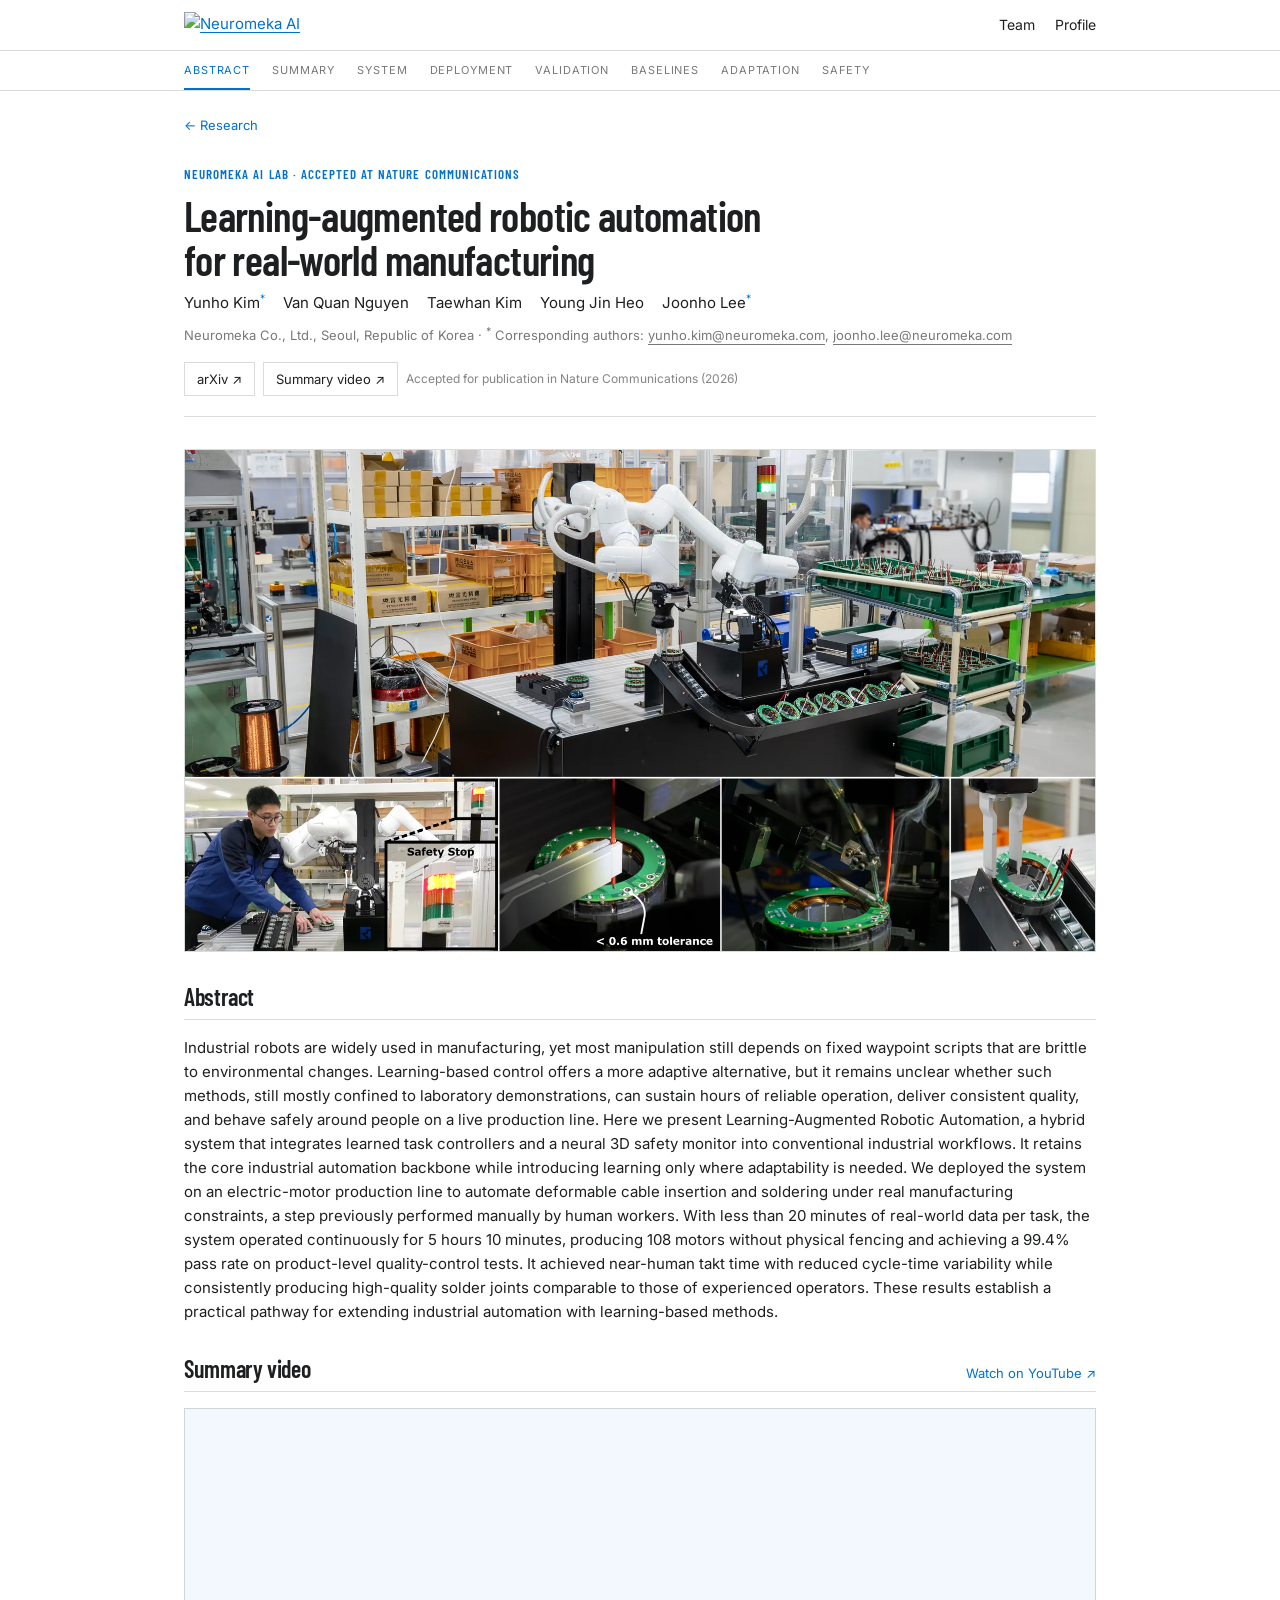
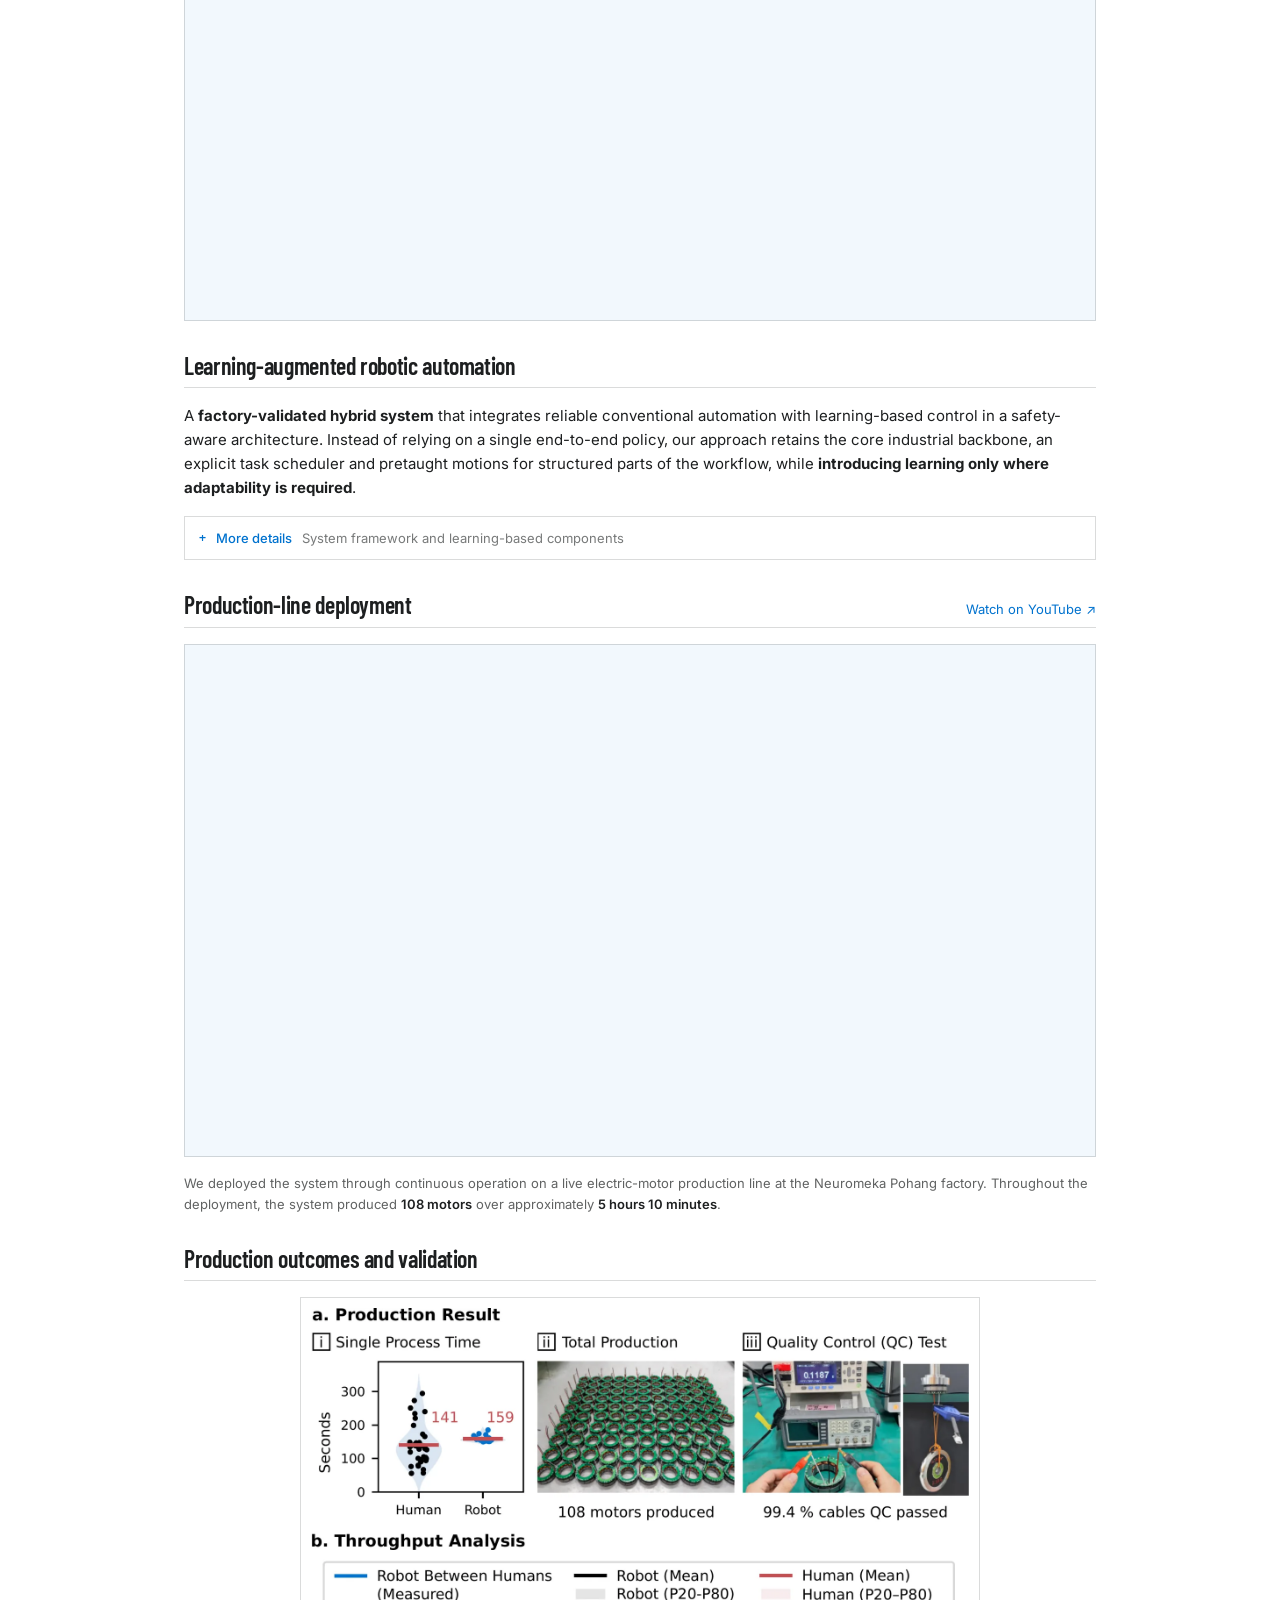
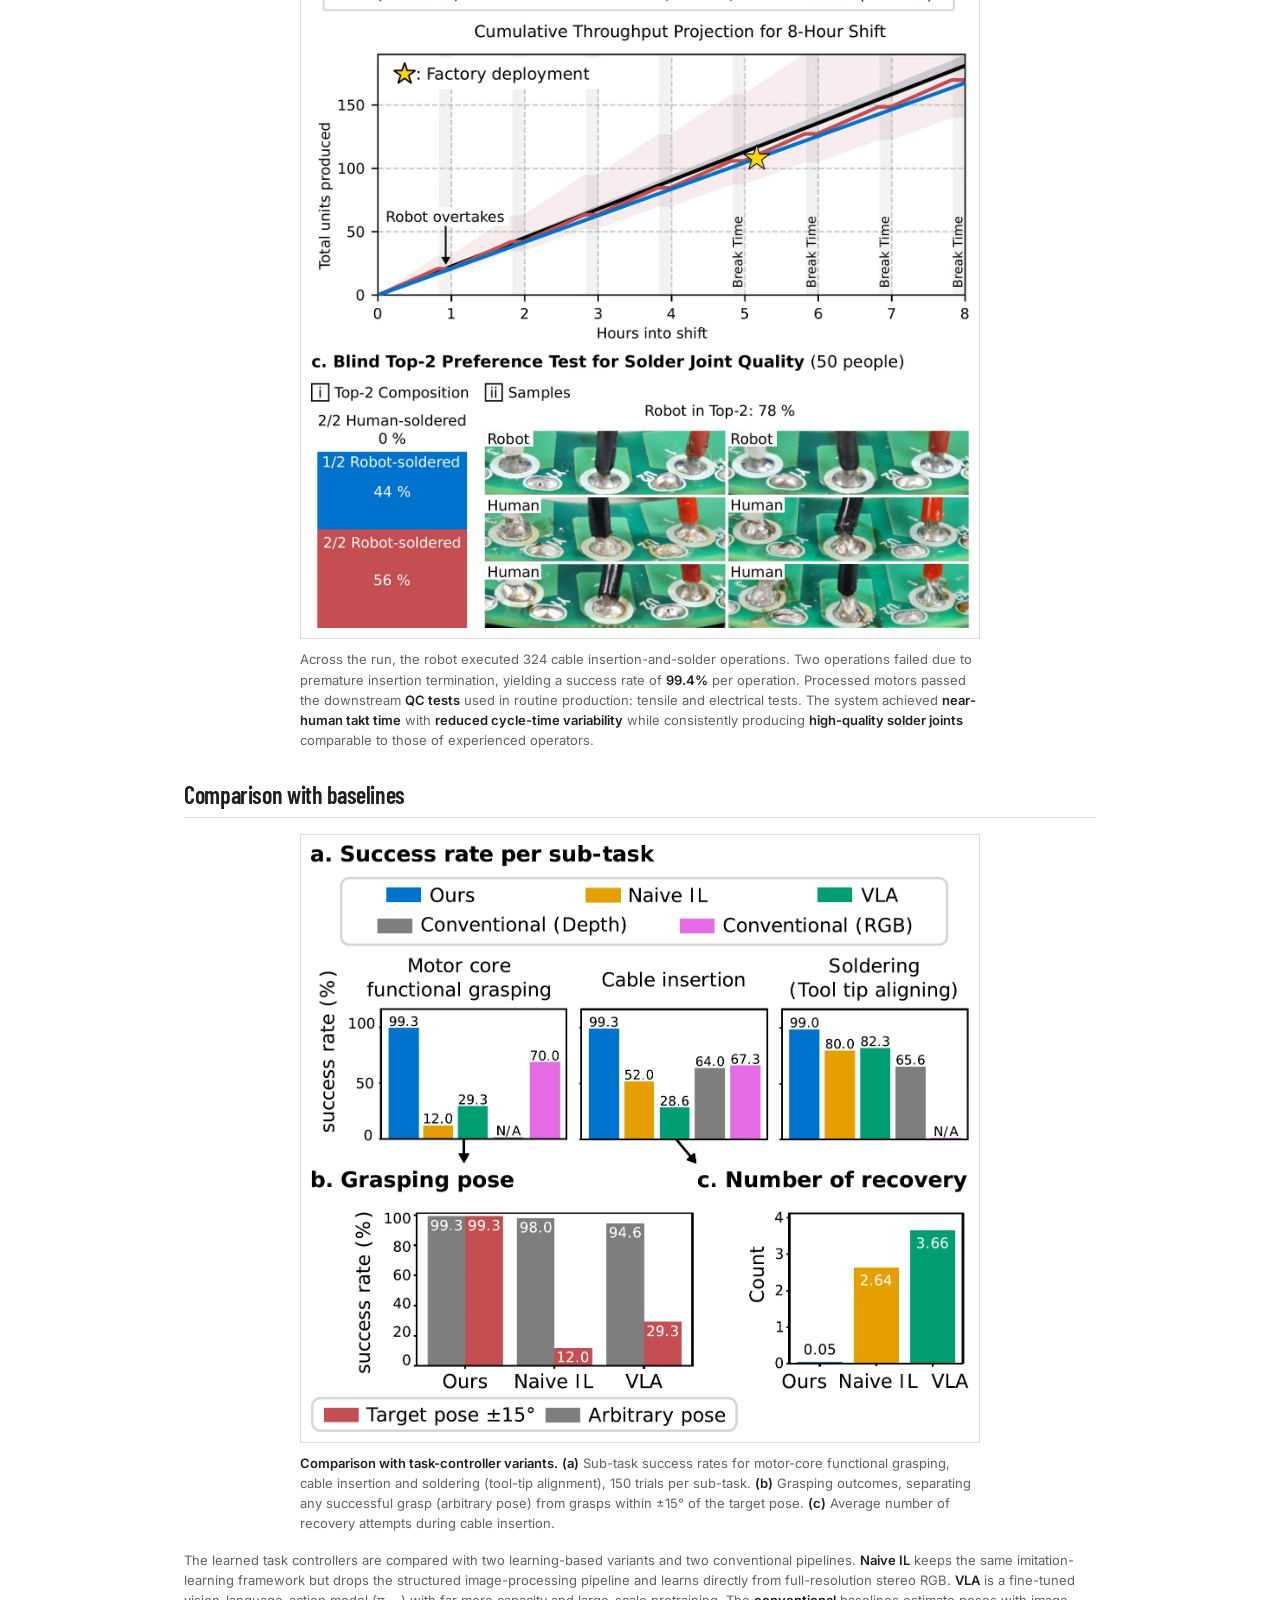
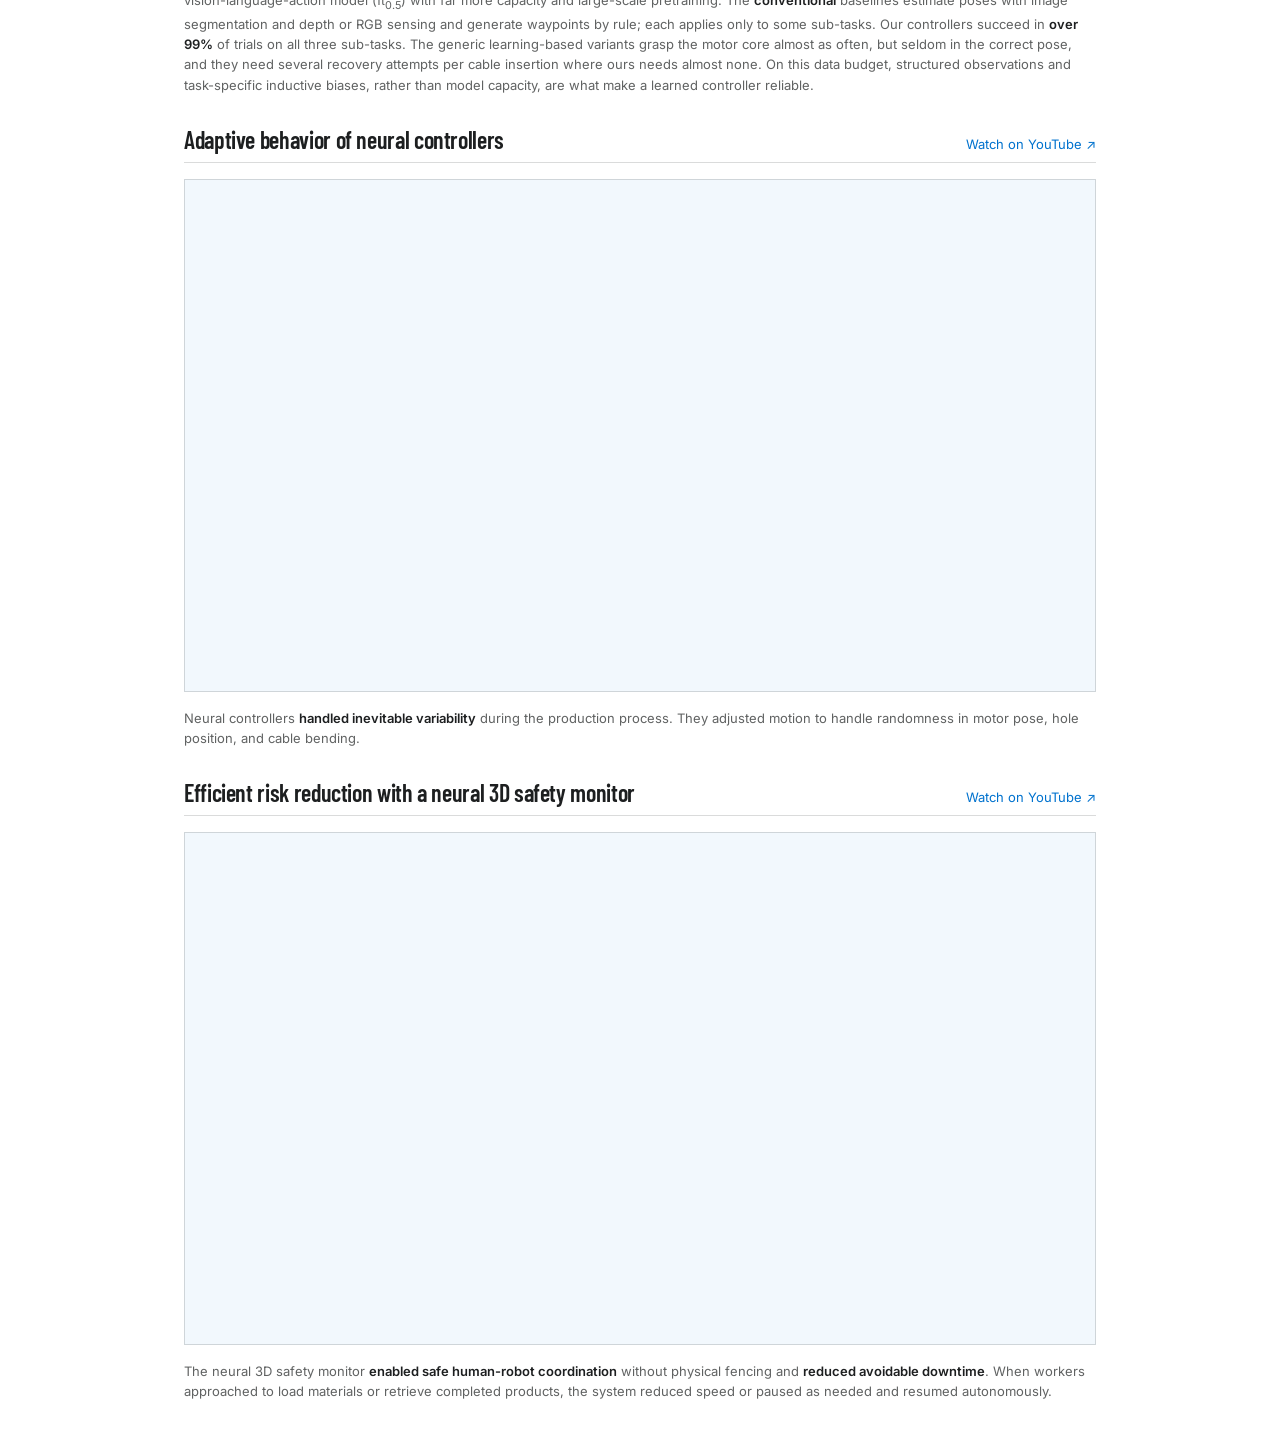
==== projects/solder/index.html @ dd189de2 "Soldering page: validation figure at the same width as the baseline figure Co-Authored-By: Claude Fa" ====
<!DOCTYPE html>
<html lang="en">
<head>
  <meta charset="UTF-8" />
  <meta name="viewport" content="width=device-width, initial-scale=1" />
  <title>Learning-augmented robotic automation for real-world manufacturing · Neuromeka AI Lab</title>
  <meta name="description" content="A hybrid robotic system for cable insertion and soldering, validated on a live electric-motor production line: conventional automation, adaptive neural controllers and 3D safety monitoring." />
  <link rel="icon" href="../../favicon.ico" />
  <link rel="canonical" href="https://lee-robotics.github.io/projects/solder/" />
  <meta property="og:type" content="article" />
  <meta property="og:title" content="Learning-augmented robotic automation for real-world manufacturing" />
  <meta property="og:description" content="Conventional automation, adaptive neural controllers and 3D safety monitoring, validated on a live production line." />
  <meta property="og:url" content="https://lee-robotics.github.io/projects/solder/" />
  <meta property="og:image" content="https://lee-robotics.github.io/projects/solder/assets/teaser-og.jpg" />
  <script type="application/ld+json">
  {
    "@context": "https://schema.org",
    "@type": "ScholarlyArticle",
    "headline": "Learning-augmented robotic automation for real-world manufacturing",
    "author": [
      { "@type": "Person", "name": "Yunho Kim" },
      { "@type": "Person", "name": "Van Quan Nguyen" },
      { "@type": "Person", "name": "Taewhan Kim" },
      { "@type": "Person", "name": "Young Jin Heo" },
      { "@type": "Person", "name": "Joonho Lee", "url": "https://lee-robotics.github.io/profile.html" }
    ],
    "publisher": { "@type": "Organization", "name": "Neuromeka", "url": "https://www.neuromeka.com/" },
    "url": "https://lee-robotics.github.io/projects/solder/",
    "sameAs": "https://arxiv.org/abs/2604.22235",
    "isPartOf": { "@type": "Periodical", "name": "Nature Communications" }
  }
  </script>
  <link rel="preconnect" href="https://fonts.googleapis.com" />
  <link rel="preconnect" href="https://fonts.gstatic.com" crossorigin />
  <link rel="stylesheet" href="https://fonts.googleapis.com/css2?family=Inter:wght@400;500;700&family=Barlow+Condensed:wght@600&display=swap" />
  <!-- The ?v= query makes browsers refetch the stylesheets after an edit; bump it when they change. -->
  <link rel="stylesheet" href="../../assets/css/styles.css?v=20261021" />
  <link rel="stylesheet" href="styles.css?v=20261021" />
</head>
<body>
  <div id="siteHeader"></div>

  <nav class="project-nav" aria-label="Page sections">
    <div class="project-nav-inner">
      <a href="#abstract" aria-current="location">Abstract</a>
      <a href="#summary">Summary</a>
      <a href="#framework">System</a>
      <a href="#deployment">Deployment</a>
      <a href="#validation">Validation</a>
      <a href="#baselines">Baselines</a>
      <a href="#adaptation">Adaptation</a>
      <a href="#safety">Safety</a>
    </div>
  </nav>

  <main class="wrap wrap-project" id="main">
    <a class="post-back" href="../../index.html#research">← Research</a>

    <header class="project-head" id="top">
      <p class="kicker">Neuromeka AI Lab · Accepted at Nature Communications</p>
      <h1>Learning-augmented robotic automation for real-world manufacturing</h1>
      <p class="project-authors"><span>Yunho Kim<sup>*</sup></span><span>Van Quan Nguyen</span><span>Taewhan Kim</span><span>Young Jin Heo</span><span>Joonho Lee<sup>*</sup></span></p>
      <p class="project-affiliation">Neuromeka Co., Ltd., Seoul, Republic of Korea · <sup>*</sup> Corresponding authors: <a href="mailto:yunho.kim@neuromeka.com">yunho.kim@neuromeka.com</a>, <a href="mailto:joonho.lee@neuromeka.com">joonho.lee@neuromeka.com</a></p>
      <div class="project-links" aria-label="Paper links">
        <a class="project-link" href="https://arxiv.org/abs/2604.22235" target="_blank" rel="noopener noreferrer">arXiv ↗</a>
        <a class="project-link" href="https://youtu.be/8Uu_UGyLyKY" target="_blank" rel="noopener noreferrer">Summary video ↗</a>
        <span class="project-link-note">Accepted for publication in Nature Communications (2026)</span>
      </div>
    </header>

    <figure class="project-figure">
      <img src="assets/teaser.webp" width="1800" height="991" fetchpriority="high" alt="Robotic motor production cell at the Neuromeka factory, with close-ups of worker interaction, cable insertion, and soldering." />
    </figure>

    <section id="abstract" class="project-section" aria-labelledby="abstract-title">
      <div class="section-head"><h2 id="abstract-title">Abstract</h2></div>
      <div class="prose">
        <p>Industrial robots are widely used in manufacturing, yet most manipulation still depends on fixed waypoint scripts that are brittle to environmental changes. Learning-based control offers a more adaptive alternative, but it remains unclear whether such methods, still mostly confined to laboratory demonstrations, can sustain hours of reliable operation, deliver consistent quality, and behave safely around people on a live production line. Here we present Learning-Augmented Robotic Automation, a hybrid system that integrates learned task controllers and a neural 3D safety monitor into conventional industrial workflows. It retains the core industrial automation backbone while introducing learning only where adaptability is needed. We deployed the system on an electric-motor production line to automate deformable cable insertion and soldering under real manufacturing constraints, a step previously performed manually by human workers. With less than 20 minutes of real-world data per task, the system operated continuously for 5 hours 10 minutes, producing 108 motors without physical fencing and achieving a 99.4% pass rate on product-level quality-control tests. It achieved near-human takt time with reduced cycle-time variability while consistently producing high-quality solder joints comparable to those of experienced operators. These results establish a practical pathway for extending industrial automation with learning-based methods.</p>
      </div>
    </section>

    <section id="summary" class="project-section" aria-labelledby="summary-title">
      <div class="section-head">
        <h2 id="summary-title">Summary video</h2>
        <a class="section-head-link" href="https://youtu.be/8Uu_UGyLyKY" target="_blank" rel="noopener noreferrer">Watch on YouTube ↗</a>
      </div>
      <div class="video">
        <iframe src="https://www.youtube-nocookie.com/embed/8Uu_UGyLyKY" title="Summary: Learning-augmented robotic automation for real-world manufacturing" loading="lazy" referrerpolicy="strict-origin-when-cross-origin" allow="accelerometer; autoplay; clipboard-write; encrypted-media; gyroscope; picture-in-picture; web-share" allowfullscreen></iframe>
      </div>
    </section>

    <section id="framework" class="project-section" aria-labelledby="framework-title">
      <div class="section-head"><h2 id="framework-title">Learning-augmented robotic automation</h2></div>
      <div class="prose">
        <p>A <strong>factory-validated hybrid system</strong> that integrates reliable conventional automation with learning-based control in a safety-aware architecture. Instead of relying on a single end-to-end policy, our approach retains the core industrial backbone, an explicit task scheduler and pretaught motions for structured parts of the workflow, while <strong>introducing learning only where adaptability is required</strong>.</p>
      </div>
      <details class="project-details">
        <summary>More details <span>System framework and learning-based components</span></summary>
        <div class="project-details-body">
          <h3>System framework</h3>
          <figure class="project-figure">
            <a class="project-figure-link" href="assets/framework.webp" target="_blank" rel="noopener" aria-label="Open the system framework figure at full resolution"><img src="assets/framework.webp" width="1800" height="703" loading="lazy" alt="Hybrid system framework integrating a conventional task scheduler and pretaught motions with neural task controllers and a neural 3D safety monitor." /></a>
            <figcaption>An explicit task scheduler sequences pretaught motions for the structured steps; neural task controllers take over cable insertion and soldering, and a neural 3D safety monitor watches the shared workspace.</figcaption>
          </figure>
          <h3>Overview of the learning-based components</h3>
          <figure class="project-figure">
            <a class="project-figure-link" href="assets/method.webp" target="_blank" rel="noopener" aria-label="Open the learning-based components figure at full resolution"><img src="assets/method.webp" width="1500" height="1707" loading="lazy" alt="Three learning-based modules: (a) visual servoing controller, (b) imitation learning controller, and (c) neural 3D safety monitor." /></a>
            <figcaption><strong>(a)</strong> Visual servoing controller. <strong>(b)</strong> Imitation learning controller. <strong>(c)</strong> Neural 3D safety monitor.</figcaption>
          </figure>
        </div>
      </details>
    </section>

    <section id="deployment" class="project-section" aria-labelledby="deployment-title">
      <div class="section-head">
        <h2 id="deployment-title">Production-line deployment</h2>
        <a class="section-head-link" href="https://youtu.be/-1WD8HGuK5w" target="_blank" rel="noopener noreferrer">Watch on YouTube ↗</a>
      </div>
      <div class="video">
        <iframe src="https://www.youtube-nocookie.com/embed/-1WD8HGuK5w" title="Continuous operation on the Neuromeka Pohang electric-motor production line" loading="lazy" referrerpolicy="strict-origin-when-cross-origin" allow="accelerometer; autoplay; clipboard-write; encrypted-media; gyroscope; picture-in-picture; web-share" allowfullscreen></iframe>
      </div>
      <p class="project-caption">We deployed the system through continuous operation on a live electric-motor production line at the Neuromeka Pohang factory. Throughout the deployment, the system produced <strong>108 motors</strong> over approximately <strong>5 hours 10 minutes</strong>.</p>
    </section>

    <section id="validation" class="project-section" aria-labelledby="validation-title">
      <div class="section-head"><h2 id="validation-title">Production outcomes and validation</h2></div>
      <figure class="project-figure project-figure-narrow">
        <a class="project-figure-link" href="assets/production_validation.webp" target="_blank" rel="noopener" aria-label="Open the production validation figure at full resolution"><img src="assets/production_validation.webp" width="1500" height="2098" loading="lazy" alt="Production validation figure comparing robot and human cycle times, quality-control tests, projected throughput, and solder-joint appearance." /></a>
        <figcaption>Across the run, the robot executed 324 cable insertion-and-solder operations. Two operations failed due to premature insertion termination, yielding a success rate of <strong>99.4%</strong> per operation. Processed motors passed the downstream <strong>QC tests</strong> used in routine production: tensile and electrical tests. The system achieved <strong>near-human takt time</strong> with <strong>reduced cycle-time variability</strong> while consistently producing <strong>high-quality solder joints</strong> comparable to those of experienced operators.</figcaption>
      </figure>
    </section>

    <section id="baselines" class="project-section" aria-labelledby="baselines-title">
      <div class="section-head"><h2 id="baselines-title">Comparison with baselines</h2></div>
      <figure class="project-figure project-figure-narrow">
        <a class="project-figure-link" href="assets/lara_figure_5.pdf" target="_blank" rel="noopener" aria-label="Open the baseline comparison figure as a PDF"><img src="assets/lara_figure_5.webp" width="1519" height="1356" loading="lazy" alt="Bar charts comparing Ours, Naive IL, VLA, Conventional (Depth) and Conventional (RGB): (a) success rate per sub-task, (b) grasping pose, (c) number of recovery attempts." /></a>
        <figcaption><strong>Comparison with task-controller variants.</strong> <strong>(a)</strong> Sub-task success rates for motor-core functional grasping, cable insertion and soldering (tool-tip alignment), 150 trials per sub-task. <strong>(b)</strong> Grasping outcomes, separating any successful grasp (arbitrary pose) from grasps within ±15° of the target pose. <strong>(c)</strong> Average number of recovery attempts during cable insertion.</figcaption>
      </figure>
      <p class="project-caption">The learned task controllers are compared with two learning-based variants and two conventional pipelines. <strong>Naive IL</strong> keeps the same imitation-learning framework but drops the structured image-processing pipeline and learns directly from full-resolution stereo RGB. <strong>VLA</strong> is a fine-tuned vision-language-action model (π<sub>0.5</sub>) with far more capacity and large-scale pretraining. The <strong>conventional</strong> baselines estimate poses with image segmentation and depth or RGB sensing and generate waypoints by rule; each applies only to some sub-tasks. Our controllers succeed in <strong>over 99%</strong> of trials on all three sub-tasks. The generic learning-based variants grasp the motor core almost as often, but seldom in the correct pose, and they need several recovery attempts per cable insertion where ours needs almost none. On this data budget, structured observations and task-specific inductive biases, rather than model capacity, are what make a learned controller reliable.</p>
    </section>

    <section id="adaptation" class="project-section" aria-labelledby="adaptation-title">
      <div class="section-head">
        <h2 id="adaptation-title">Adaptive behavior of neural controllers</h2>
        <a class="section-head-link" href="https://youtu.be/iuldg_uB5jU" target="_blank" rel="noopener noreferrer">Watch on YouTube ↗</a>
      </div>
      <div class="video">
        <iframe src="https://www.youtube-nocookie.com/embed/iuldg_uB5jU" title="Neural controllers adapting to variation in motor pose, hole position, and cable bending" loading="lazy" referrerpolicy="strict-origin-when-cross-origin" allow="accelerometer; autoplay; clipboard-write; encrypted-media; gyroscope; picture-in-picture; web-share" allowfullscreen></iframe>
      </div>
      <p class="project-caption">Neural controllers <strong>handled inevitable variability</strong> during the production process. They adjusted motion to handle randomness in motor pose, hole position, and cable bending.</p>
    </section>

    <section id="safety" class="project-section" aria-labelledby="safety-title">
      <div class="section-head">
        <h2 id="safety-title">Efficient risk reduction with a neural 3D safety monitor</h2>
        <a class="section-head-link" href="https://youtu.be/qDf4CAxsT6M" target="_blank" rel="noopener noreferrer">Watch on YouTube ↗</a>
      </div>
      <div class="video">
        <iframe src="https://www.youtube-nocookie.com/embed/qDf4CAxsT6M" title="Neural 3D safety monitoring for human–robot coordination in a shared workspace" loading="lazy" referrerpolicy="strict-origin-when-cross-origin" allow="accelerometer; autoplay; clipboard-write; encrypted-media; gyroscope; picture-in-picture; web-share" allowfullscreen></iframe>
      </div>
      <p class="project-caption">The neural 3D safety monitor <strong>enabled safe human-robot coordination</strong> without physical fencing and <strong>reduced avoidable downtime</strong>. When workers approached to load materials or retrieve completed products, the system reduced speed or paused as needed and resumed autonomously.</p>
    </section>
  </main>

  <div id="siteFooter"></div>

  <script src="../../assets/js/layout.js"></script>
  <script>
    // Highlight the section nav link for the section at the top of the viewport.
    (() => {
      const links = [...document.querySelectorAll('.project-nav a')];
      const sections = links.map((link) => document.querySelector(link.getAttribute('href'))).filter(Boolean);
      let queued = false;
      function update() {
        const threshold = window.innerHeight * 0.35;
        let active = sections[0];
        sections.forEach((section) => { if (section.getBoundingClientRect().top <= threshold) active = section; });
        if (window.innerHeight + window.scrollY >= document.documentElement.scrollHeight - 5) active = sections[sections.length - 1];
        links.forEach((link) => {
          if (link.getAttribute('href') === `#${active.id}`) link.setAttribute('aria-current', 'location');
          else link.removeAttribute('aria-current');
        });
        queued = false;
      }
      window.addEventListener('scroll', () => { if (!queued) { queued = true; requestAnimationFrame(update); } }, { passive: true });
      window.addEventListener('resize', update);
      update();
    })();
  </script>
</body>
</html>
---- assets/css/styles.css ----
/* Neuromeka AI Lab — site styles.
   Design tokens follow the site redesign handoff: 960px column, hairline
   borders, zero border-radius, no shadows, Inter + Barlow Condensed. */

:root {
  --color-bg: #ffffff;
  --color-text: #1d1f20;

  /* Neuromeka blue, taken from media/logo.png: links, strong text, kickers.
     Hover states use the lighter tint. */
  --color-accent: #0072ce;
  --color-accent-bright: #0072ce;
  --color-accent-hover: #3d95e0;

  /* Text at reduced strength. */
  --color-body-strong: color-mix(in srgb, var(--color-text) 78%, transparent);
  --color-body: color-mix(in srgb, var(--color-text) 75%, transparent);
  --color-body-soft: color-mix(in srgb, var(--color-text) 72%, transparent);
  --color-secondary: color-mix(in srgb, var(--color-text) 70%, transparent);
  --color-muted: color-mix(in srgb, var(--color-text) 60%, transparent);
  --color-meta: color-mix(in srgb, var(--color-text) 55%, transparent);
  --color-faint: color-mix(in srgb, var(--color-text) 50%, transparent);

  /* Hairline border and the lighter divider between rows. */
  --color-line: color-mix(in srgb, var(--color-text) 16%, transparent);
  --color-divider: color-mix(in srgb, var(--color-text) 8%, transparent);

  /* Hover tints. */
  --color-hover-row: color-mix(in srgb, var(--color-accent-bright) 5%, transparent);
  --color-hover-card: color-mix(in srgb, var(--color-accent-bright) 6%, transparent);

  --color-badge-bg: #eef6ff;
  --color-badge-text: #2c455d;

  /* Status notes such as leave or service periods. */
  --color-status: #2e8b57;

  --font-body: 'Inter', system-ui, -apple-system, 'Segoe UI', sans-serif;
  --font-head: 'Barlow Condensed', 'Inter', system-ui, sans-serif;

  --content-width: 960px;
  --content-padding: 24px;
  --row-gap: 20px;
}

*,
*::before,
*::after {
  box-sizing: border-box;
}

html,
body {
  margin: 0;
}

body {
  min-height: 100vh;
  display: flex;
  flex-direction: column;
  background: var(--color-bg);
  color: var(--color-text);
  font-family: var(--font-body);
  font-size: 15px;
  line-height: 1.55;
}

img,
video {
  display: block;
  max-width: 100%;
}

a {
  color: var(--color-accent);
  text-underline-offset: 3px;
}

a:hover {
  color: var(--color-accent-hover);
}

:focus-visible {
  outline: 2px solid var(--color-accent-bright);
  outline-offset: 2px;
}

/* ── Shared shell ─────────────────────────────────────────────────────────── */

.site-header {
  border-bottom: 1px solid var(--color-line);
}

.site-header-inner {
  max-width: var(--content-width);
  margin: 0 auto;
  padding: 12px var(--content-padding);
  display: flex;
  align-items: center;
  gap: 24px;
}

.brand {
  margin-right: auto;
  display: flex;
  align-items: center;
}

.brand img {
  height: 26px;
  width: auto;
}

.site-nav {
  display: flex;
  gap: 20px;
  font-size: 14px;
}

.site-nav a {
  color: var(--color-text);
  text-decoration: none;
}

.site-nav a:hover,
.site-nav a[aria-current='page'] {
  color: var(--color-accent-bright);
}

.wrap {
  flex: 1;
  width: 100%;
  max-width: var(--content-width);
  margin: 0 auto;
  padding: 36px var(--content-padding) 48px;
  display: flex;
  flex-direction: column;
}

.wrap-home {
  gap: 28px;
  padding-top: 28px;
  padding-bottom: 36px;
}

/* The profile is a CV: tighter section rhythm than the home page. */
.wrap-profile {
  gap: 28px;
}

.site-footer {
  border-top: 1px solid var(--color-line);
}

.site-footer-inner {
  max-width: var(--content-width);
  margin: 0 auto;
  padding: 14px var(--content-padding);
  display: flex;
  flex-wrap: wrap;
  gap: 6px 24px;
  font-size: 12px;
  color: var(--color-muted);
}

.site-footer-tagline {
  color: var(--color-text);
  font-family: var(--font-head);
  font-weight: 600;
  font-size: 13px;
  letter-spacing: 0.02em;
}

.site-footer-legal {
  margin-left: auto;
}

/* ── Headings and section furniture ───────────────────────────────────────── */

h1,
h2,
h3,
.kicker {
  font-family: var(--font-head);
  font-weight: 600;
  letter-spacing: -0.015em;
  margin: 0;
}

.page-title {
  font-size: 32px;
  line-height: 1.1;
}

h2 {
  font-size: 24px;
  line-height: 1.1;
}

.kicker {
  font-size: 13px;
  line-height: 1.2;
  letter-spacing: 0.08em;
  text-transform: uppercase;
  color: var(--color-accent-bright);
}

.kicker-muted {
  color: var(--color-muted);
}

/* Title on the left, count or link on the right, hairline underneath. */
.section-head {
  display: flex;
  align-items: baseline;
  justify-content: space-between;
  gap: 16px;
  border-bottom: 1px solid var(--color-line);
  padding-bottom: 8px;
}

.section-head-link {
  font-size: 13px;
  text-decoration: none;
  white-space: nowrap;
}

/* A section-head link that is a button, e.g. "Full list" on the talks. */
.section-toggle {
  padding: 0;
  border: 0;
  background: none;
  font-family: inherit;
  color: var(--color-accent);
  cursor: pointer;
}

.section-toggle:hover {
  color: var(--color-accent-hover);
}

.talk-row[hidden] {
  display: none;
}

.section-meta {
  font-size: 11px;
  letter-spacing: 0.08em;
  text-transform: uppercase;
  color: var(--color-meta);
  white-space: nowrap;
}

.section-rows {
  display: flex;
  flex-direction: column;
}

.section-rows .section-head {
  margin-bottom: 4px;
}

.two-col {
  display: grid;
  grid-template-columns: repeat(auto-fit, minmax(280px, 1fr));
  gap: 20px 40px;
}

.badge {
  font-size: 12px;
  padding: 0 8px;
  background: var(--color-badge-bg);
  color: var(--color-badge-text);
}

.list-empty {
  padding: 18px 0;
  font-size: 13px;
  color: var(--color-muted);
}

/* ── Home: hero + about ───────────────────────────────────────────────────── */

.hero {
  display: grid;
  grid-template-columns: minmax(0, 7fr) minmax(0, 5fr);
  gap: 20px 32px;
  align-items: start;
}

.hero-text {
  display: flex;
  flex-direction: column;
  gap: 14px;
}

.hero-text h1 {
  font-size: clamp(30px, 4vw, 42px);
  line-height: 1.08;
  text-wrap: pretty;
}

.about-body {
  font-size: 15px;
  line-height: 1.6;
  display: flex;
  flex-direction: column;
  gap: 10px;
  text-wrap: pretty;
}

.about-body p {
  margin: 0;
}

.about-body strong {
  color: var(--color-accent);
  font-weight: 700;
}

/* Image slider: a horizontal track of full-width slides inside a 4:3 frame. */
.hero-figure {
  margin: 0;
  position: relative;
  overflow: hidden;
  aspect-ratio: 4 / 3;
  border: 1px solid var(--color-line);
}

.hero-track {
  display: grid;
  grid-auto-flow: column;
  grid-auto-columns: 100%;
  height: 100%;
  transition: transform 0.7s cubic-bezier(0.25, 0.46, 0.45, 0.94);
}

.hero-track img {
  width: 100%;
  height: 100%;
  object-fit: cover;
}

.hero-dots {
  position: absolute;
  left: 0;
  right: 0;
  bottom: 10px;
  display: flex;
  justify-content: center;
  gap: 8px;
}

.hero-dots button {
  width: 8px;
  height: 8px;
  padding: 0;
  border: 1px solid #fff;
  background: transparent;
  box-shadow: 0 0 0 1px rgba(0, 0, 0, 0.25);
  cursor: pointer;
}

.hero-dots button[aria-current='true'] {
  background: #fff;
}

/* PI card spans both hero columns. */
.pi-card {
  grid-column: 1 / -1;
  display: grid;
  grid-template-columns: 56px minmax(0, 1fr) auto;
  gap: 16px;
  align-items: center;
  padding: 12px 14px;
  border: 1px solid var(--color-line);
  color: inherit;
  text-decoration: none;
}

.pi-card:hover {
  background: var(--color-hover-row);
  color: inherit;
}

.pi-card-photo {
  width: 56px;
  height: 56px;
  overflow: hidden;
  border: 1px solid var(--color-line);
}

.pi-card-photo img {
  width: 100%;
  height: 100%;
  object-fit: cover;
}

.pi-card-body {
  display: flex;
  flex-direction: column;
  gap: 2px;
  min-width: 0;
}

.pi-card-kicker {
  font-size: 10px;
  letter-spacing: 0.1em;
  text-transform: uppercase;
  color: var(--color-accent-bright);
}

.pi-card-name {
  font-family: var(--font-head);
  font-weight: 600;
  font-size: 18px;
  line-height: 1.15;
}

.pi-card-summary {
  font-size: 13px;
  line-height: 1.45;
  color: var(--color-secondary);
}

.pi-card-cta {
  font-size: 13px;
  color: var(--color-accent);
  white-space: nowrap;
}

/* ── Home: research list ──────────────────────────────────────────────────── */

.research,
.team {
  display: flex;
  flex-direction: column;
  border-top: 1px solid var(--color-line);
  padding-top: 16px;
  scroll-margin-top: 16px;
}

.post-row {
  display: grid;
  grid-template-columns: minmax(120px, 200px) minmax(0, 1fr);
  gap: var(--row-gap);
  align-items: start;
  padding: 12px 0;
  border-bottom: 1px solid var(--color-divider);
  color: inherit;
  text-decoration: none;
}

.post-row:hover {
  background: var(--color-hover-row);
  color: inherit;
}

.post-row-media {
  border: 1px solid var(--color-line);
  margin: 6px;
  overflow: hidden;
}

.post-row-media img,
.post-row-media video {
  width: 100%;
  aspect-ratio: 16 / 9;
  object-fit: cover;
  pointer-events: none;
}

.post-row-body {
  display: flex;
  flex-direction: column;
  gap: 6px;
  padding-top: 4px;
}

.post-row-meta {
  display: flex;
  flex-wrap: wrap;
  gap: 10px;
  font-size: 10px;
  letter-spacing: 0.1em;
  text-transform: uppercase;
  color: var(--color-accent-bright);
}

.post-row-authors {
  color: var(--color-faint);
}

.post-row h3 {
  font-size: 22px;
  line-height: 1.15;
  letter-spacing: -0.01em;
}

.post-row-desc {
  margin: 0;
  font-size: 13px;
  line-height: 1.5;
  opacity: 0.8;
  text-wrap: pretty;
}

.post-row-publication {
  font-size: 12px;
  line-height: 1.45;
  color: var(--color-meta);
}

/* ── Home: team blocks ────────────────────────────────────────────────────── */

#teamContent {
  display: flex;
  flex-direction: column;
  gap: 28px;
}

.person-row {
  display: grid;
  grid-template-columns: 44px minmax(0, 220px) minmax(0, 1fr);
  gap: 16px;
  align-items: center;
  padding: 7px 0;
  border-bottom: 1px solid var(--color-divider);
}

.person-photo {
  width: 44px;
  height: 44px;
  overflow: hidden;
  border: 1px solid var(--color-line);
}

.person-photo img {
  width: 100%;
  height: 100%;
  object-fit: cover;
}

/* Team-row portraits are shown in grayscale; colour returns on hover.
   The PI card and the profile header photo stay in colour. */
.person-photo img {
  filter: grayscale(1);
  transition: filter 0.25s ease;
}

.person-row:hover .person-photo img {
  filter: none;
}

/* Fallback when no photo is set yet. */
.person-initials {
  display: grid;
  place-items: center;
  width: 100%;
  height: 100%;
  font-family: var(--font-head);
  font-weight: 600;
  font-size: 15px;
  letter-spacing: 0.04em;
  color: var(--color-meta);
  background: var(--color-hover-row);
}

.person-identity {
  display: flex;
  flex-direction: column;
  gap: 1px;
}

.person-name {
  font-family: var(--font-head);
  font-weight: 600;
  font-size: 18px;
  line-height: 1.15;
}

.person-role {
  font-size: 12px;
  color: var(--color-muted);
}

.person-credentials {
  display: flex;
  flex-wrap: wrap;
  gap: 4px 14px;
  font-size: 13px;
  color: var(--color-body);
}

.partner-labs {
  display: flex;
  flex-direction: column;
  gap: 14px;
  padding-top: 18px;
}

.partner-labs-head {
  border-bottom: 1px solid var(--color-line);
  padding-bottom: 6px;
}

.partner-labs-grid {
  display: grid;
  grid-template-columns: repeat(auto-fit, minmax(200px, 1fr));
  gap: var(--row-gap) 56px;
}

/* One short row per lab: name and institution left, a small mark right. */
.partner-lab {
  display: flex;
  align-items: center;
  justify-content: space-between;
  gap: 12px;
  min-height: 40px;
}

.partner-lab-mark {
  flex: 0 0 auto;
  height: 30px;
  max-width: 110px;
  width: auto;
  object-fit: contain;
}

/* The KAIST file includes the swoosh below the letters; at this height its
   letters match the POSTECH wordmark, which the width cap renders ~9px tall. */
.partner-lab-mark[src*='kaist'] {
  height: 16px;
}

.partner-lab-link {
  display: flex;
  flex-direction: column;
  gap: 1px;
  color: inherit;
  text-decoration: none;
}

.partner-lab-link:hover {
  color: var(--color-accent-hover);
}

.partner-lab-name {
  font-family: var(--font-head);
  font-weight: 600;
  font-size: 17px;
  line-height: 1.15;
}

.partner-lab-inst {
  font-size: 12px;
  color: var(--color-muted);
}

.positions {
  border: 1px solid var(--color-line);
  padding: 20px 22px;
  display: flex;
  flex-direction: column;
  gap: 14px;
}

.positions-head {
  display: flex;
  flex-wrap: wrap;
  align-items: baseline;
  justify-content: space-between;
  gap: 8px 24px;
}

.positions-contact {
  margin: 0;
  font-size: 13px;
  color: var(--color-body);
}

.positions-list {
  display: flex;
  flex-direction: column;
}

.position-row {
  display: grid;
  grid-template-columns: minmax(0, 220px) minmax(0, 1fr) auto;
  gap: 16px;
  align-items: start;
  padding: 10px 0;
  border-top: 1px solid var(--color-divider);
}

.position-title {
  font-family: var(--font-head);
  font-weight: 600;
  font-size: 17px;
  line-height: 1.2;
}

.position-detail {
  font-size: 13px;
  line-height: 1.5;
  color: var(--color-body-strong);
}

.position-detail strong {
  color: var(--color-text);
  font-weight: 500;
}

.position-location {
  font-size: 11px;
  letter-spacing: 0.02em;
  padding: 3px 10px;
  background: var(--color-badge-bg);
  color: var(--color-badge-text);
  white-space: nowrap;
}

/* ── PI profile ───────────────────────────────────────────────────────────── */

.profile-head {
  display: grid;
  grid-template-columns: 180px minmax(0, 1fr);
  gap: 28px;
  align-items: start;
}

.profile-photo {
  width: 180px;
  height: 180px;
  overflow: hidden;
  border: 1px solid var(--color-line);
}

.profile-photo img {
  width: 100%;
  height: 100%;
  object-fit: cover;
}

.profile-body {
  display: flex;
  flex-direction: column;
  gap: 8px;
}

.profile-identity {
  display: flex;
  flex-direction: column;
  gap: 2px;
}

.profile-role {
  font-size: 13px;
  color: var(--color-muted);
}

.profile-status {
  margin-top: 2px;
  font-size: 13px;
  font-weight: 500;
  color: var(--color-status);
}

.profile-bio {
  margin: 0;
  font-size: 15px;
  line-height: 1.6;
  text-wrap: pretty;
}

.profile-links {
  display: flex;
  flex-wrap: wrap;
  gap: 4px 16px;
  font-size: 13px;
}

/* Research mosaic: 4 columns of fixed-height rows; tiles span via inline style. */
.mosaic {
  --mosaic-row: 150px;
  display: grid;
  grid-template-columns: repeat(var(--mosaic-cols, 4), minmax(0, 1fr));
  grid-auto-rows: var(--mosaic-row);
  grid-auto-flow: dense; /* small tiles backfill gaps left by tall ones on narrow screens */
  gap: 8px;
}

/* Uniform photo grid: N equal columns, every tile the same aspect ratio. */
.mosaic-grid {
  grid-template-columns: repeat(var(--mosaic-cols, 3), minmax(0, 1fr));
  grid-auto-rows: auto;
}

.mosaic-grid .mosaic-tile {
  aspect-ratio: var(--mosaic-aspect, 4 / 3);
}

.mosaic-tile {
  position: relative;
  display: block;
  overflow: hidden;
  border: 1px solid var(--color-line);
  background: var(--color-bg);
  color: inherit;
  text-decoration: none;
}

a.mosaic-tile:hover .mosaic-caption-title {
  text-decoration: underline;
  text-underline-offset: 2px;
}

.mosaic-tile img,
.mosaic-tile video {
  position: absolute;
  inset: 0;
  width: 100%;
  height: 100%;
  object-fit: cover;
}

.mosaic-placeholder {
  position: absolute;
  inset: 0;
  display: grid;
  place-items: center;
  font-family: var(--font-head);
  font-weight: 600;
  font-size: 13px;
  letter-spacing: 0.08em;
  text-transform: uppercase;
  color: var(--color-meta);
}

/* Dark scrim: the gradient starts well above the text so bright photo
   areas (snow, sky, white robot arms) never sit directly behind it. */
.mosaic-caption {
  position: absolute;
  left: 0;
  right: 0;
  bottom: 0;
  padding: 36px 10px 8px;
  background: linear-gradient(0deg, rgba(0, 0, 0, 0.62) 0%, rgba(0, 0, 0, 0.35) 55%, rgba(0, 0, 0, 0) 100%);
  color: #fff;
  text-shadow: 0 1px 2px rgba(0, 0, 0, 0.35);
  pointer-events: none;
}

.mosaic-caption-title {
  font-size: 12px;
  font-weight: 700;
  line-height: 1.3;
  text-wrap: balance;
}

.mosaic-caption-sub {
  margin-top: 2px;
  font-size: 11px;
  line-height: 1.3;
  opacity: 0.9;
}

/* Single-column tiles are small; keep their paper titles from filling them. */
.mosaic-tile[data-cols='1'] .mosaic-caption {
  padding: 28px 8px 6px;
}

.mosaic-tile[data-cols='1'] .mosaic-caption-title {
  font-size: 11px;
}

.mosaic-tile[data-cols='1'] .mosaic-caption-sub {
  font-size: 10px;
}

/* Date-led rows (experience, education, awards). */
.dated-row {
  display: grid;
  gap: 14px;
  padding: 7px 0;
  border-bottom: 1px solid var(--color-divider);
  font-size: 13px;
  line-height: 1.45;
}

/* Experience / Education: the date column hugs its text ("2018 – 2024") with
   roughly half the gap the 120px handoff column left before the title. */
.dated-row.date-120 {
  grid-template-columns: 88px minmax(0, 1fr);
}

.dated-row.date-48 {
  grid-template-columns: 48px minmax(0, 1fr);
}

.dated-row-when {
  color: var(--color-meta);
  font-variant-numeric: tabular-nums;
}

.dated-row-primary {
  font-weight: 500;
}

.dated-row-secondary {
  color: var(--color-secondary);
}

.funding-row {
  display: grid;
  grid-template-columns: 88px minmax(0, 1fr);
  gap: 14px;
  align-items: start;
  padding: 7px 0;
  border-bottom: 1px solid var(--color-divider);
  font-size: 13px;
  line-height: 1.45;
}

.funding-body {
  display: flex;
  flex-direction: column;
  gap: 2px;
}

.funding-title {
  font-weight: 500;
  color: var(--color-text);
  text-decoration: none;
}

a.funding-title:hover {
  color: var(--color-accent-hover);
}

.funding-program {
  color: var(--color-secondary);
}

/* The PI's own role on the grant, set apart in the accent colour. */
.funding-role {
  font-weight: 500;
  color: var(--color-body-strong);
}

.funding-meta {
  font-size: 12px;
  color: var(--color-meta);
}

.funding-press {
  display: flex;
  flex-wrap: wrap;
  gap: 2px 10px;
}

.funding-amount {
  align-self: start;
  margin-top: 4px;
  font-size: 11px;
  letter-spacing: 0.02em;
  padding: 3px 10px;
  background: var(--color-badge-bg);
  color: var(--color-badge-text);
  white-space: nowrap;
}

.pub-row {
  display: grid;
  grid-template-columns: 48px minmax(0, 1fr);
  gap: 14px;
  padding: 7px 0;
  border-bottom: 1px solid var(--color-divider);
}

.pub-year {
  font-size: 13px;
  color: var(--color-meta);
  font-variant-numeric: tabular-nums;
}

.pub-body {
  display: flex;
  flex-direction: column;
  gap: 2px;
}

/* Same weight and size as the lead line of the other CV rows. */
.pub-title {
  font-size: 13px;
  font-weight: 500;
  line-height: 1.45;
}

.pub-authors {
  font-size: 13px;
  line-height: 1.45;
  color: var(--color-body-soft);
}

.pub-meta {
  display: flex;
  flex-wrap: wrap;
  gap: 4px 12px;
  font-size: 12px;
  color: var(--color-meta);
}

.pub-venue {
  font-weight: 500;
  color: var(--color-body-strong);
}

/* The profile owner's name within an author list. */
.pub-authors strong {
  font-weight: 500;
  color: var(--color-text);
}

.student-row {
  display: flex;
  justify-content: space-between;
  gap: 14px;
  padding: 7px 0;
  border-bottom: 1px solid var(--color-divider);
  font-size: 13px;
  line-height: 1.45;
}

.student-name {
  font-weight: 500;
}

a.student-name {
  color: var(--color-accent);
}

.student-note {
  color: var(--color-muted);
  text-align: right;
}

/* One line per talk: the venue column hugs its text, the title takes the rest. */
.talk-row {
  display: grid;
  grid-template-columns: 80px minmax(0, 1fr) max-content;
  gap: 14px 20px;
  align-items: baseline;
  padding: 7px 0;
  border-bottom: 1px solid var(--color-divider);
  font-size: 13px;
  line-height: 1.45;
  white-space: nowrap;
}

.talk-date {
  color: var(--color-meta);
  font-variant-numeric: tabular-nums;
}

/* The title truncates; an optional "Video" link after it never does. */
.talk-title {
  display: flex;
  align-items: baseline;
  gap: 10px;
  min-width: 0;
}

.talk-title-text {
  font-weight: 500;
  min-width: 0;
  overflow: hidden;
  text-overflow: ellipsis;
}

.talk-title a {
  flex: none;
}

.talk-venue {
  color: var(--color-muted);
}

.talk-country {
  margin-left: 8px;
  font-size: 11px;
  letter-spacing: 0.08em;
  color: var(--color-meta);
}

/* ── Post detail ──────────────────────────────────────────────────────────── */

.post-page {
  display: flex;
  flex-direction: column;
  gap: 20px;
}

.post-back {
  font-size: 13px;
  text-decoration: none;
}

.post-head {
  display: flex;
  flex-direction: column;
  gap: 8px;
  border-bottom: 1px solid var(--color-line);
  padding-bottom: 12px;
}

.post-head h1 {
  font-size: 32px;
  line-height: 1.1;
}

.post-head-desc {
  margin: 0;
  font-size: 15px;
  line-height: 1.55;
  color: var(--color-body-strong);
  text-wrap: pretty;
}

.post-head-meta {
  display: flex;
  flex-wrap: wrap;
  gap: 10px;
  font-size: 10px;
  letter-spacing: 0.1em;
  text-transform: uppercase;
  color: var(--color-accent-bright);
}

.post-head-meta .post-row-authors {
  color: var(--color-faint);
}

.paper {
  border: 1px solid var(--color-line);
  padding: 14px 16px;
  display: flex;
  flex-direction: column;
  gap: 6px;
}

.paper-citation {
  font-size: 13px;
  line-height: 1.5;
  color: var(--color-body-strong);
}

.paper-citation strong {
  color: var(--color-text);
  font-weight: 500;
}

.paper-links {
  display: flex;
  flex-wrap: wrap;
  gap: 4px 14px;
  font-size: 12px;
  color: var(--color-meta);
}

/* ── Markdown body ────────────────────────────────────────────────────────── */

.markdown {
  font-size: 15px;
  line-height: 1.6;
}

.markdown > *:first-child {
  margin-top: 0;
}

.markdown h2,
.markdown h3 {
  margin: 28px 0 8px;
}

.markdown h2 {
  font-size: 24px;
  line-height: 1.1;
}

.markdown h3 {
  font-size: 18px;
  line-height: 1.2;
}

.markdown p {
  margin: 0 0 12px;
  text-wrap: pretty;
}

.markdown ul,
.markdown ol {
  margin: 0 0 12px;
  padding-left: 20px;
}

.markdown li {
  margin-bottom: 4px;
}

.markdown strong {
  font-weight: 700;
}

.markdown hr {
  height: 0;
  margin: 24px 0;
  border: 0;
  border-top: 1px solid var(--color-line);
}

.markdown img,
.markdown video {
  max-width: 560px;
  width: 100%;
  margin: 16px auto;
  border: 1px solid var(--color-line);
}

/* A standalone italic line after an image reads as its caption. */
.markdown em {
  display: block;
  max-width: 560px;
  margin: -8px auto 16px;
  font-size: 12px;
  line-height: 1.45;
  color: var(--color-meta);
  text-align: center;
  font-style: normal;
}

.markdown iframe {
  width: 100%;
  max-width: 100%;
  aspect-ratio: 16 / 9;
  height: auto;
  border: 1px solid var(--color-line);
  margin: 16px 0;
  display: block;
}

.markdown table {
  width: 100%;
  margin: 16px 0;
  border-collapse: collapse;
  font-size: 13px;
}

.markdown th,
.markdown td {
  padding: 6px 10px;
  border: 1px solid var(--color-line);
  text-align: left;
}

.markdown th {
  font-weight: 500;
  color: var(--color-text);
}

.markdown code {
  font-size: 0.9em;
  padding: 1px 4px;
  border: 1px solid var(--color-divider);
}

.markdown pre {
  margin: 0 0 12px;
  padding: 12px;
  overflow-x: auto;
  border: 1px solid var(--color-line);
}

.markdown pre code {
  padding: 0;
  border: 0;
}

/* ── Open sources (not linked from the nav) ───────────────────────────────── */

.repo-list {
  display: flex;
  flex-direction: column;
}

.repo-row {
  display: flex;
  flex-direction: column;
  gap: 4px;
  padding: 14px 0;
  border-bottom: 1px solid var(--color-divider);
}

.repo-row h2 {
  font-size: 18px;
  line-height: 1.15;
}

.repo-row h2 a {
  text-decoration: none;
}

.repo-row p {
  margin: 0;
  font-size: 13px;
  line-height: 1.5;
  color: var(--color-body-strong);
}

.repo-topics {
  font-size: 10px;
  letter-spacing: 0.1em;
  text-transform: uppercase;
  color: var(--color-meta);
}

/* ── Responsive ───────────────────────────────────────────────────────────── */

@media (max-width: 640px) {
  .wrap {
    padding: 28px var(--content-padding) 40px;
  }

  .wrap-home,
  #teamContent {
    gap: 24px;
  }

  .wrap-profile {
    gap: 32px;
  }

  .hero {
    grid-template-columns: minmax(0, 1fr);
    gap: 20px;
  }

  /* Slider below the text, then the PI card. */
  .hero-figure {
    order: 2;
    aspect-ratio: 16 / 9;
  }

  .pi-card {
    order: 3;
  }

  .profile-head {
    grid-template-columns: minmax(0, 1fr);
    gap: 16px;
  }

  .profile-photo {
    width: 140px;
    height: 140px;
  }

  /* Same arrangement as desktop, scaled with the viewport: rows are the
     desktop row height as a fraction of the content width. Captions cannot
     fit at this size, so they hide; the tiles still link. */
  .mosaic:not(.mosaic-grid) {
    grid-auto-rows: calc((100vw - 2 * var(--content-padding)) * var(--mosaic-row-frac, 0.11));
    gap: 4px;
  }

  .mosaic-grid {
    gap: 4px;
  }

  .mosaic .mosaic-caption {
    display: none;
  }

  /* Credentials wrap under the name instead of taking a third column. */
  .person-row {
    grid-template-columns: 44px minmax(0, 1fr);
    align-items: start;
    row-gap: 3px;
  }

  /* Name and credentials stack beside the photo. */
  .person-photo {
    grid-row: 1 / span 2;
  }

  .person-credentials {
    grid-column: 2;
  }

  .partner-labs-grid {
    grid-template-columns: minmax(0, 1fr);
    gap: 16px;
  }

  .partner-lab-mark {
    height: 26px;
  }

  .position-row {
    grid-template-columns: minmax(0, 1fr);
    gap: 6px;
  }

  .position-location {
    justify-self: start;
  }

  .positions {
    padding: 16px;
  }

  /* Phones: title and venue may wrap, venue drops under the title. */
  .talk-row {
    grid-template-columns: 80px minmax(0, 1fr);
    gap: 2px 14px;
    white-space: normal;
  }

  .talk-venue {
    grid-column: 2;
  }


  .post-head h1,
  .page-title {
    font-size: 26px;
  }
}

@media (max-width: 520px) {
  /* Keep the thumbnail beside the text, just narrower. */
  .post-row {
    grid-template-columns: 112px minmax(0, 1fr);
    gap: 12px;
    padding: 14px 0;
  }

  .post-row-media {
    margin: 0;
  }

  .post-row-body {
    gap: 4px;
    padding-top: 0;
  }

  .post-row h3 {
    font-size: 18px;
  }

  .post-row-publication {
    display: none;
  }
}

@media (prefers-reduced-motion: reduce) {
  .hero-track {
    transition: none;
  }
}

/* ── Project pages (projects/<name>/index.html) ───────────────────────────── */
/* Standalone paper pages in sub-folders. They load this stylesheet from ../../
   for the tokens and the shell; the head, in-page section nav and figure
   furniture below are shared, each page adds its own component rules. */

.wrap-project {
  gap: 32px;
  padding-top: 24px;
}

/* Sticky row of section links under the site header. */
.project-nav {
  position: sticky;
  top: 0;
  z-index: 5;
  background: color-mix(in srgb, var(--color-bg) 96%, transparent);
  border-bottom: 1px solid var(--color-line);
}

.project-nav-inner {
  max-width: var(--content-width);
  margin: 0 auto;
  padding: 0 var(--content-padding);
  display: flex;
  gap: 22px;
  overflow-x: auto;
  scrollbar-width: none;
}

.project-nav-inner::-webkit-scrollbar {
  display: none;
}

.project-nav a {
  flex: none;
  padding: 11px 0 9px;
  border-bottom: 2px solid transparent;
  font-size: 11px;
  letter-spacing: 0.08em;
  text-transform: uppercase;
  color: var(--color-muted);
  text-decoration: none;
  white-space: nowrap;
}

.project-nav a:hover {
  color: var(--color-accent-hover);
}

.project-nav a[aria-current] {
  color: var(--color-accent-bright);
  border-bottom-color: var(--color-accent-bright);
}

/* Title block: kicker, paper title, authors, affiliation, resource links.
   Every block on a project page fills the column, like the post pages;
   only figures smaller than the column sit centred inside it. */
.project-head {
  display: flex;
  flex-direction: column;
  gap: 10px;
  border-bottom: 1px solid var(--color-line);
  padding-bottom: 20px;
}

.project-head h1 {
  font-size: clamp(30px, 4.2vw, 42px);
  line-height: 1.06;
  letter-spacing: -0.015em;
  text-wrap: balance;
}

.project-authors {
  margin: 0;
  display: flex;
  flex-wrap: wrap;
  gap: 2px 18px;
  font-size: 15px;
  line-height: 1.5;
}

.project-authors sup {
  font-size: 0.7em;
  line-height: 0;
  color: var(--color-accent);
}

.project-affiliation {
  margin: 0;
  font-size: 13px;
  line-height: 1.5;
  color: var(--color-muted);
}

.project-affiliation a {
  color: inherit;
}

.project-links {
  display: flex;
  flex-wrap: wrap;
  align-items: center;
  gap: 8px;
  margin-top: 6px;
}

.project-link {
  display: inline-flex;
  align-items: center;
  gap: 6px;
  padding: 6px 12px;
  border: 1px solid var(--color-line);
  font-size: 13px;
  color: var(--color-text);
  text-decoration: none;
}

.project-link:hover {
  background: var(--color-hover-row);
  border-color: var(--color-accent-bright);
  color: var(--color-accent-bright);
}

.project-link-note {
  font-size: 12px;
  color: var(--color-meta);
}

/* Sections: the site's section head (title left, link right, hairline). */
.project-section {
  display: flex;
  flex-direction: column;
  gap: 16px;
  scroll-margin-top: 48px;
}

.project-section .section-head h2 {
  font-size: 24px;
}

.prose {
  font-size: 15px;
  line-height: 1.6;
}

.prose p {
  margin: 0 0 12px;
  text-wrap: pretty;
}

.prose p:last-child {
  margin-bottom: 0;
}

.project-figure {
  margin: 0;
  display: flex;
  flex-direction: column;
  gap: 10px;
}

.project-figure img {
  width: 100%;
  height: auto;
  border: 1px solid var(--color-line);
}

.project-figure-link {
  display: block;
  cursor: zoom-in;
}

.project-figure-link:hover {
  opacity: 0.95;
}

/* Plots whose labels would be oversized at full width sit centred, like the
   calibrated plots on the reflex page. */
.project-figure-narrow {
  max-width: 680px;
  margin-inline: auto;
}

.project-figure-narrow img {
  padding: 10px;
}

.project-figure figcaption,
.project-caption {
  margin: 0;
  font-size: 13px;
  line-height: 1.55;
  color: var(--color-secondary);
}

.project-figure figcaption strong,
.project-caption strong {
  color: var(--color-text);
  font-weight: 600;
}

.video {
  width: 100%;
  aspect-ratio: 16 / 9;
  border: 1px solid var(--color-line);
  background: var(--color-hover-row);
}

.video iframe,
.video video {
  display: block;
  width: 100%;
  height: 100%;
  border: 0;
}

/* Collapsed extras ("More details", "Abstract"). */
.project-details {
  border: 1px solid var(--color-line);
}

.project-details summary {
  display: flex;
  align-items: baseline;
  gap: 10px;
  padding: 11px 14px;
  list-style: none;
  cursor: pointer;
  font-size: 13px;
  font-weight: 500;
  color: var(--color-accent);
}

.project-details summary::-webkit-details-marker {
  display: none;
}

.project-details summary::before {
  content: '+';
  font-family: var(--font-head);
  font-size: 16px;
  line-height: 1;
}

.project-details[open] summary::before {
  content: '–';
}

.project-details summary span {
  font-weight: 400;
  color: var(--color-muted);
}

.project-details[open] summary {
  border-bottom: 1px solid var(--color-line);
}

.project-details-body {
  padding: 16px 14px;
  display: flex;
  flex-direction: column;
  gap: 12px;
}

.project-details-body h3 {
  font-size: 18px;
  line-height: 1.2;
}

@media (max-width: 640px) {
  .wrap-project {
    gap: 26px;
  }

  .project-head h1 {
    font-size: 28px;
  }

  .project-nav-inner {
    gap: 16px;
  }
}
---- projects/solder/styles.css ----
/* Soldering project page. Tokens, shell and the shared project-page furniture
   come from ../../assets/css/styles.css; only page-specific rules live here. */

html {
  scroll-behavior: smooth;
  scroll-padding-top: 48px;
}

@media (prefers-reduced-motion: reduce) {
  html {
    scroll-behavior: auto;
  }
}
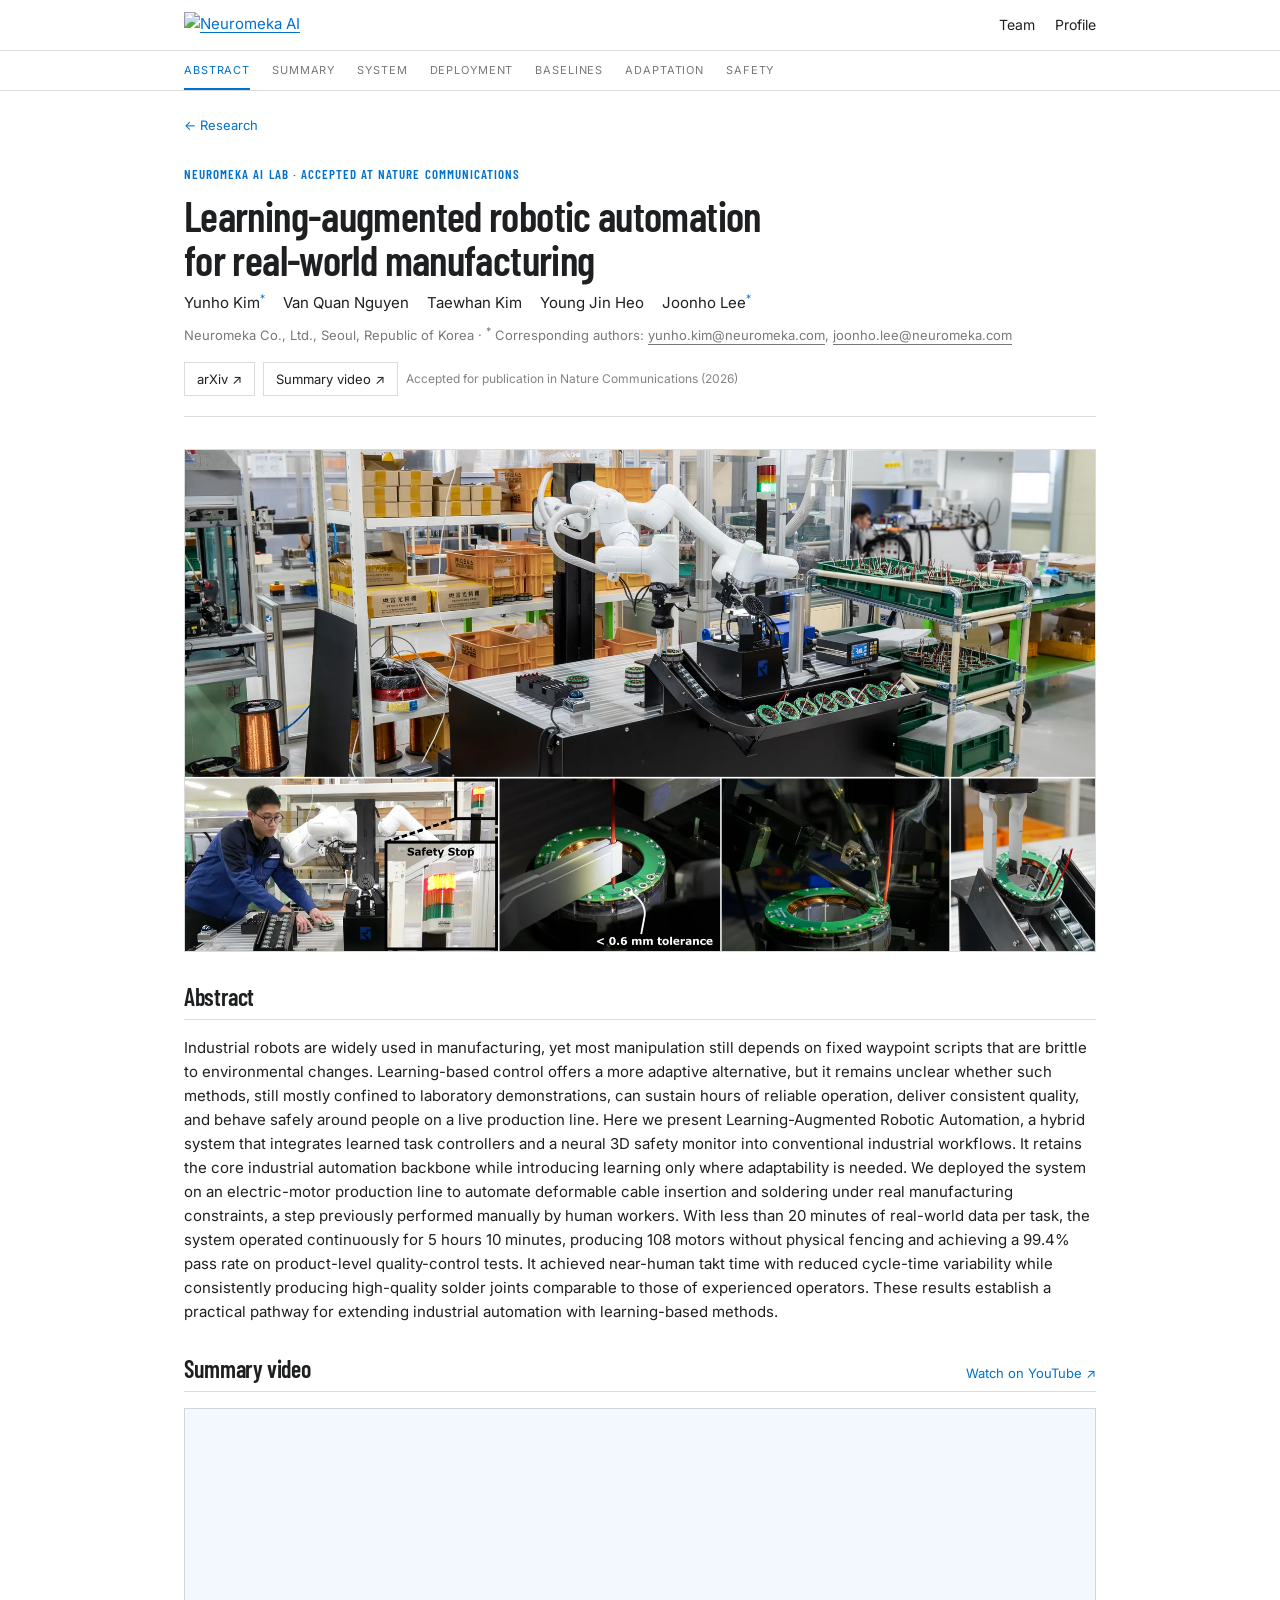
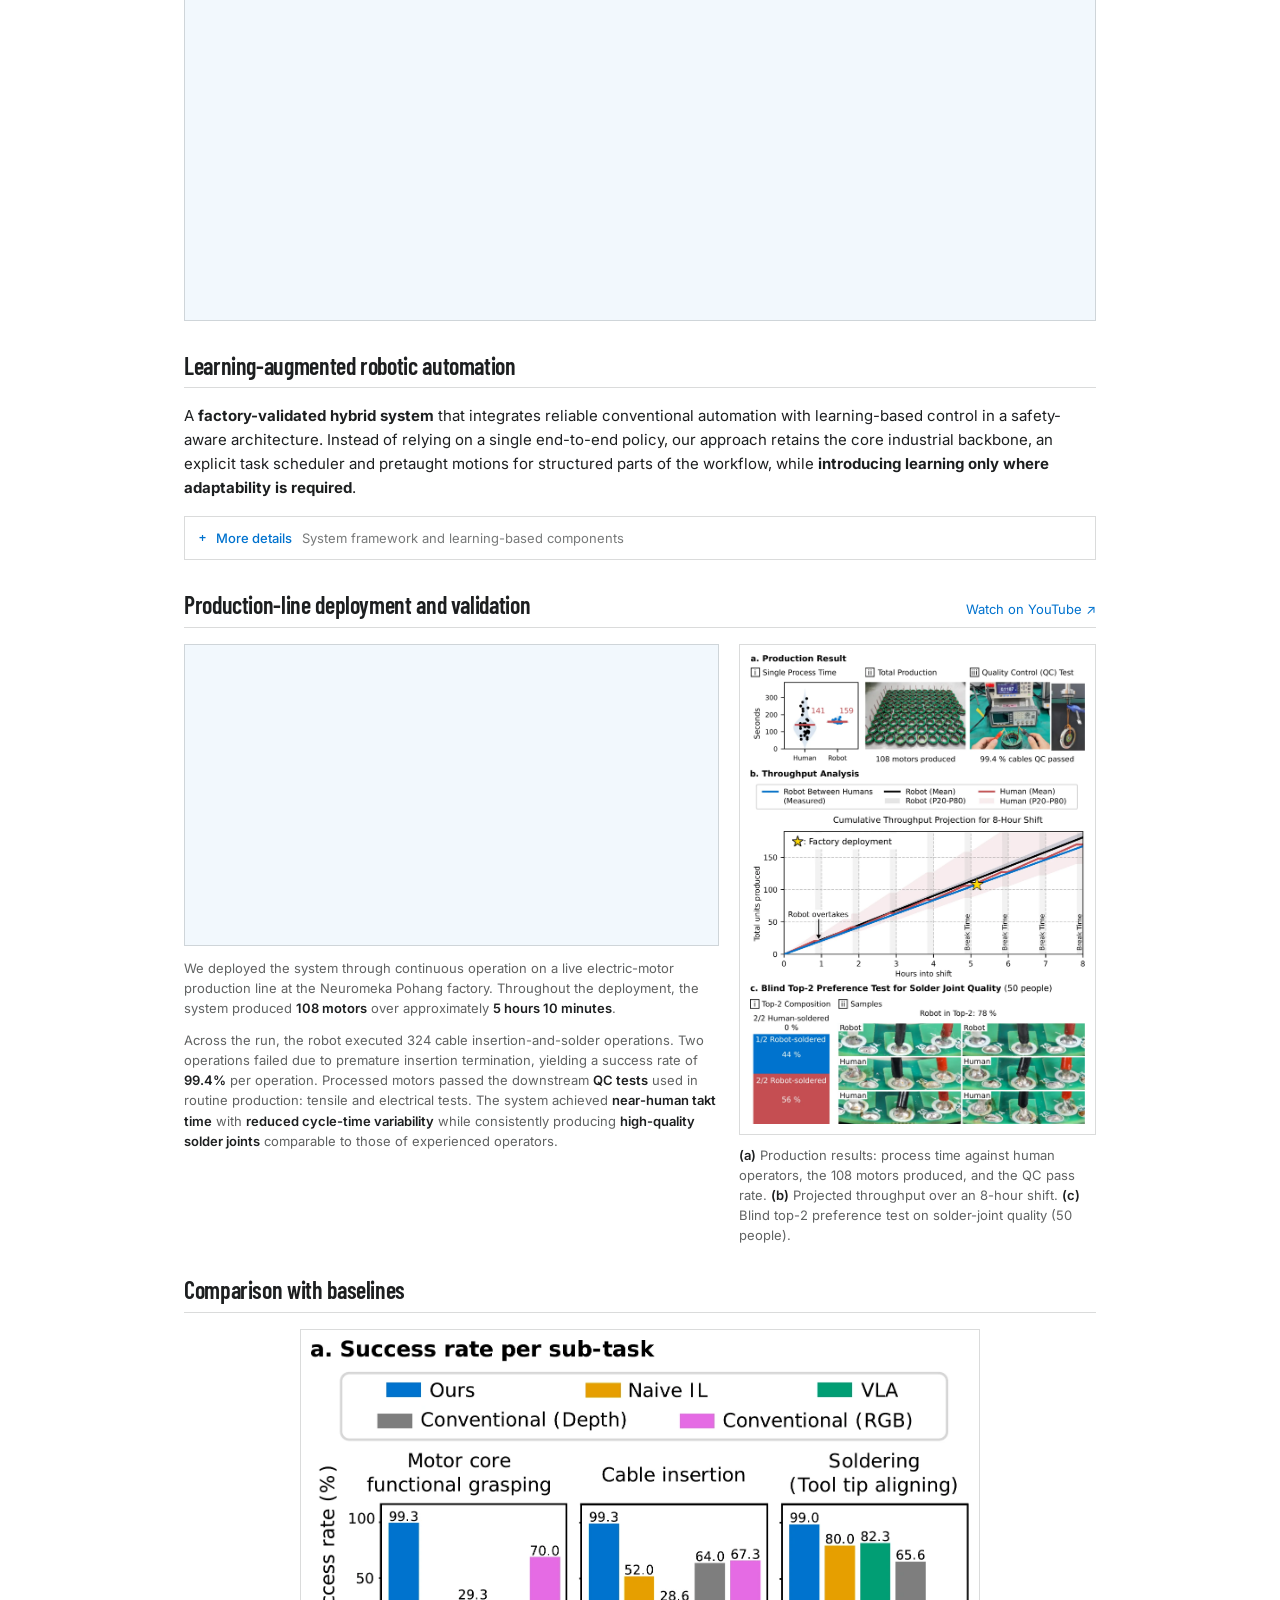
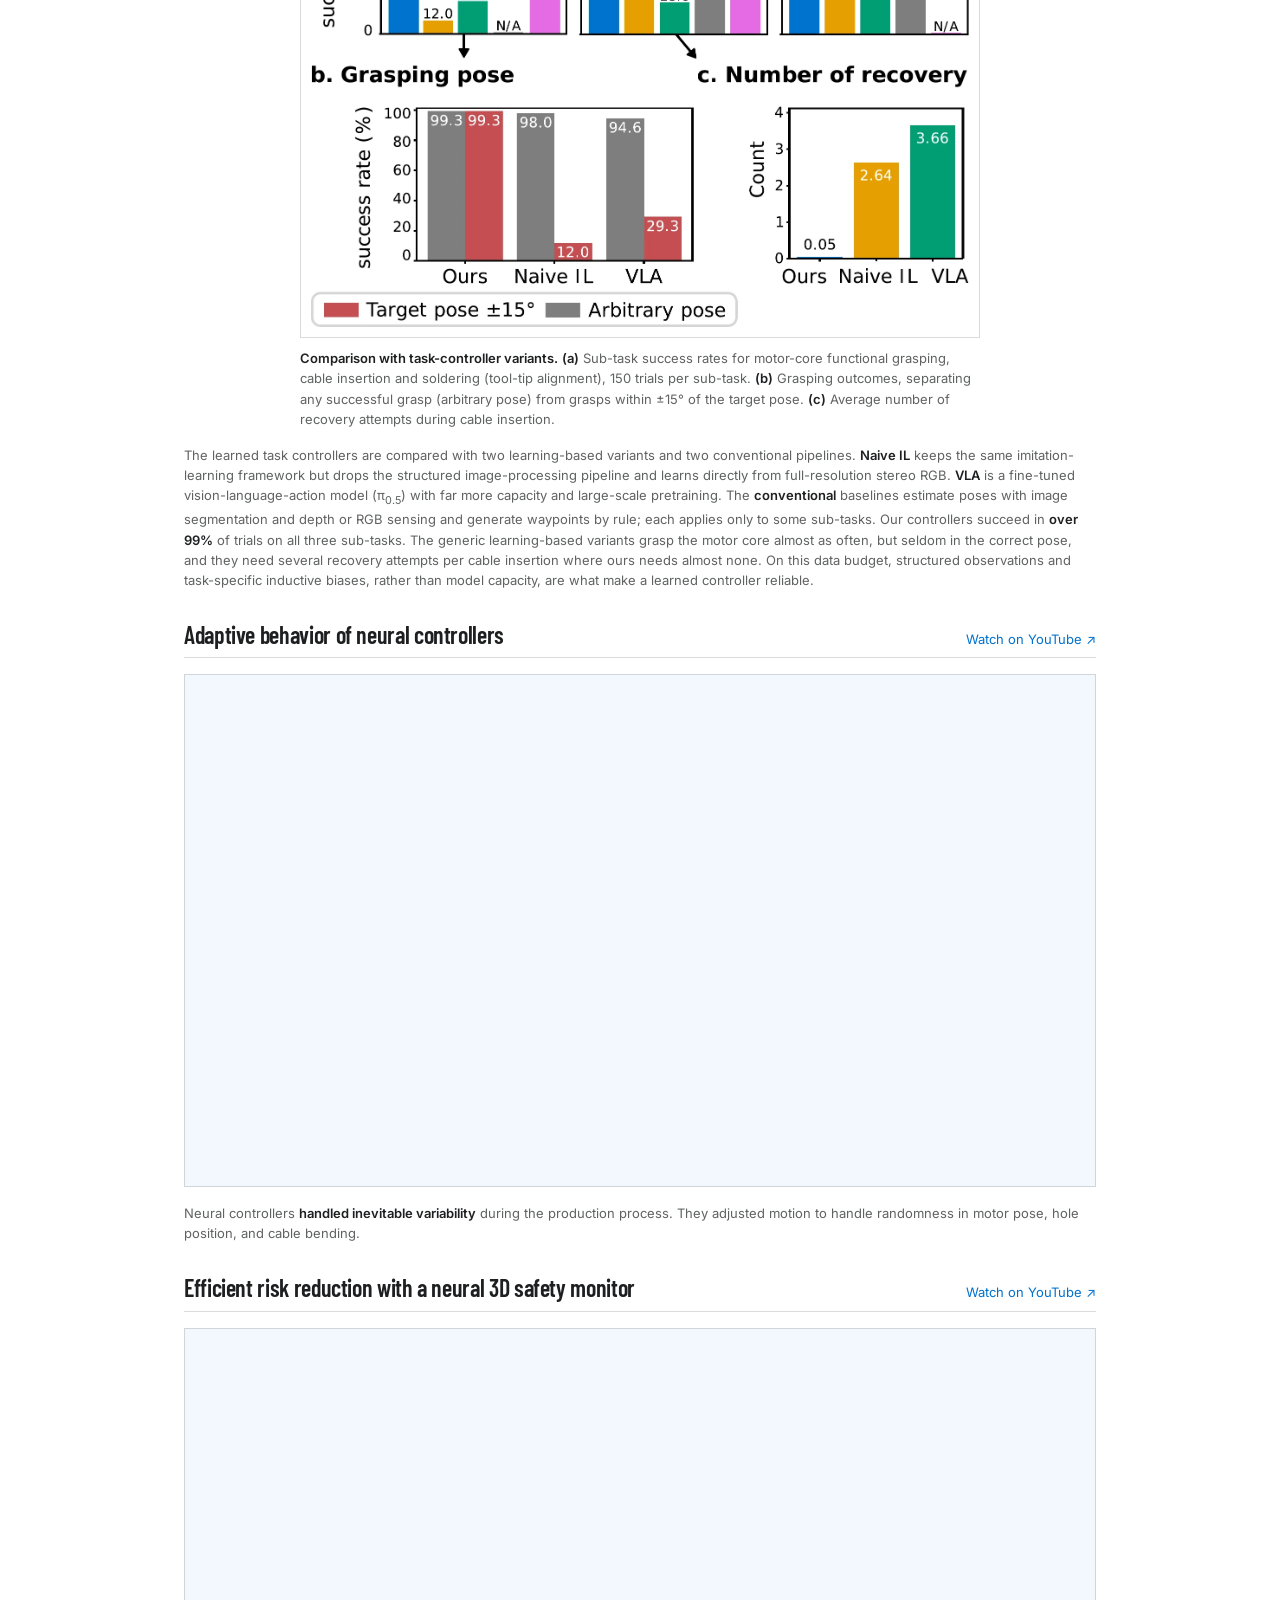
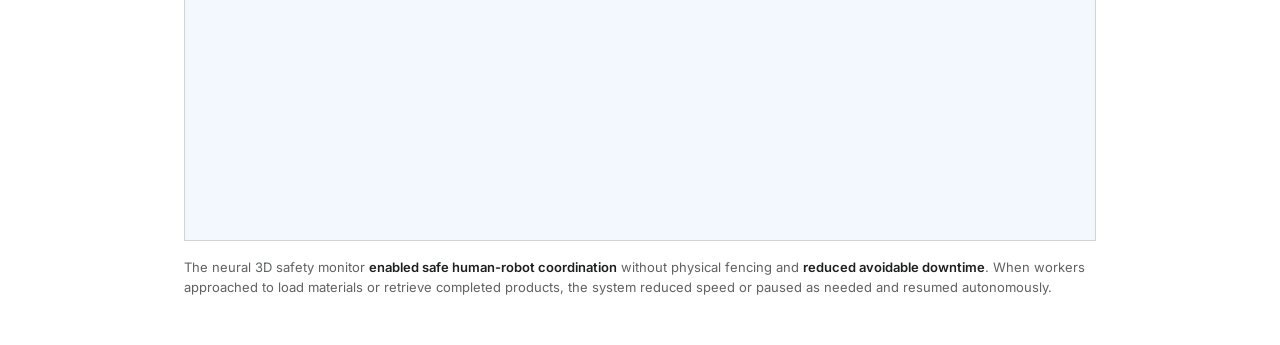
==== commit 866b3950: "Soldering page: validation figure beside the deployment video One section, "Production-line deployme" ====
--- a/projects/solder/index.html
+++ b/projects/solder/index.html
@@ -34,8 +34,8 @@
   <link rel="preconnect" href="https://fonts.gstatic.com" crossorigin />
   <link rel="stylesheet" href="https://fonts.googleapis.com/css2?family=Inter:wght@400;500;700&family=Barlow+Condensed:wght@600&display=swap" />
   <!-- The ?v= query makes browsers refetch the stylesheets after an edit; bump it when they change. -->
-  <link rel="stylesheet" href="../../assets/css/styles.css?v=20261021" />
-  <link rel="stylesheet" href="styles.css?v=20261021" />
+  <link rel="stylesheet" href="../../assets/css/styles.css?v=20261021b" />
+  <link rel="stylesheet" href="styles.css?v=20261021b" />
 </head>
 <body>
   <div id="siteHeader"></div>
@@ -46,7 +46,6 @@
       <a href="#summary">Summary</a>
       <a href="#framework">System</a>
       <a href="#deployment">Deployment</a>
-      <a href="#validation">Validation</a>
       <a href="#baselines">Baselines</a>
       <a href="#adaptation">Adaptation</a>
       <a href="#safety">Safety</a>
@@ -113,21 +112,22 @@
 
     <section id="deployment" class="project-section" aria-labelledby="deployment-title">
       <div class="section-head">
-        <h2 id="deployment-title">Production-line deployment</h2>
+        <h2 id="deployment-title">Production-line deployment and validation</h2>
         <a class="section-head-link" href="https://youtu.be/-1WD8HGuK5w" target="_blank" rel="noopener noreferrer">Watch on YouTube ↗</a>
       </div>
-      <div class="video">
-        <iframe src="https://www.youtube-nocookie.com/embed/-1WD8HGuK5w" title="Continuous operation on the Neuromeka Pohang electric-motor production line" loading="lazy" referrerpolicy="strict-origin-when-cross-origin" allow="accelerometer; autoplay; clipboard-write; encrypted-media; gyroscope; picture-in-picture; web-share" allowfullscreen></iframe>
+      <div class="project-split">
+        <div class="project-split-main">
+          <div class="video">
+            <iframe src="https://www.youtube-nocookie.com/embed/-1WD8HGuK5w" title="Continuous operation on the Neuromeka Pohang electric-motor production line" loading="lazy" referrerpolicy="strict-origin-when-cross-origin" allow="accelerometer; autoplay; clipboard-write; encrypted-media; gyroscope; picture-in-picture; web-share" allowfullscreen></iframe>
+          </div>
+          <p class="project-caption">We deployed the system through continuous operation on a live electric-motor production line at the Neuromeka Pohang factory. Throughout the deployment, the system produced <strong>108 motors</strong> over approximately <strong>5 hours 10 minutes</strong>.</p>
+          <p class="project-caption">Across the run, the robot executed 324 cable insertion-and-solder operations. Two operations failed due to premature insertion termination, yielding a success rate of <strong>99.4%</strong> per operation. Processed motors passed the downstream <strong>QC tests</strong> used in routine production: tensile and electrical tests. The system achieved <strong>near-human takt time</strong> with <strong>reduced cycle-time variability</strong> while consistently producing <strong>high-quality solder joints</strong> comparable to those of experienced operators.</p>
+        </div>
+        <figure class="project-figure project-figure-narrow">
+          <a class="project-figure-link" href="assets/production_validation.webp" target="_blank" rel="noopener" aria-label="Open the production validation figure at full resolution"><img src="assets/production_validation.webp" width="1500" height="2098" loading="lazy" alt="Production validation figure comparing robot and human cycle times, quality-control tests, projected throughput, and solder-joint appearance." /></a>
+          <figcaption><strong>(a)</strong> Production results: process time against human operators, the 108 motors produced, and the QC pass rate. <strong>(b)</strong> Projected throughput over an 8-hour shift. <strong>(c)</strong> Blind top-2 preference test on solder-joint quality (50 people).</figcaption>
+        </figure>
       </div>
-      <p class="project-caption">We deployed the system through continuous operation on a live electric-motor production line at the Neuromeka Pohang factory. Throughout the deployment, the system produced <strong>108 motors</strong> over approximately <strong>5 hours 10 minutes</strong>.</p>
-    </section>
-
-    <section id="validation" class="project-section" aria-labelledby="validation-title">
-      <div class="section-head"><h2 id="validation-title">Production outcomes and validation</h2></div>
-      <figure class="project-figure project-figure-narrow">
-        <a class="project-figure-link" href="assets/production_validation.webp" target="_blank" rel="noopener" aria-label="Open the production validation figure at full resolution"><img src="assets/production_validation.webp" width="1500" height="2098" loading="lazy" alt="Production validation figure comparing robot and human cycle times, quality-control tests, projected throughput, and solder-joint appearance." /></a>
-        <figcaption>Across the run, the robot executed 324 cable insertion-and-solder operations. Two operations failed due to premature insertion termination, yielding a success rate of <strong>99.4%</strong> per operation. Processed motors passed the downstream <strong>QC tests</strong> used in routine production: tensile and electrical tests. The system achieved <strong>near-human takt time</strong> with <strong>reduced cycle-time variability</strong> while consistently producing <strong>high-quality solder joints</strong> comparable to those of experienced operators.</figcaption>
-      </figure>
     </section>
 
     <section id="baselines" class="project-section" aria-labelledby="baselines-title">
--- a/assets/css/styles.css
+++ b/assets/css/styles.css
@@ -1657,6 +1657,21 @@
   padding: 10px;
 }
 
+/* A video with a figure beside it; the figure drops below on phones. */
+.project-split {
+  display: grid;
+  grid-template-columns: minmax(0, 3fr) minmax(0, 2fr);
+  gap: 20px;
+  align-items: start;
+}
+
+.project-split-main {
+  display: flex;
+  flex-direction: column;
+  gap: 12px;
+  min-width: 0;
+}
+
 .project-figure figcaption,
 .project-caption {
   margin: 0;
@@ -1751,4 +1766,8 @@
   .project-nav-inner {
     gap: 16px;
   }
-}
+
+  .project-split {
+    grid-template-columns: minmax(0, 1fr);
+  }
+}
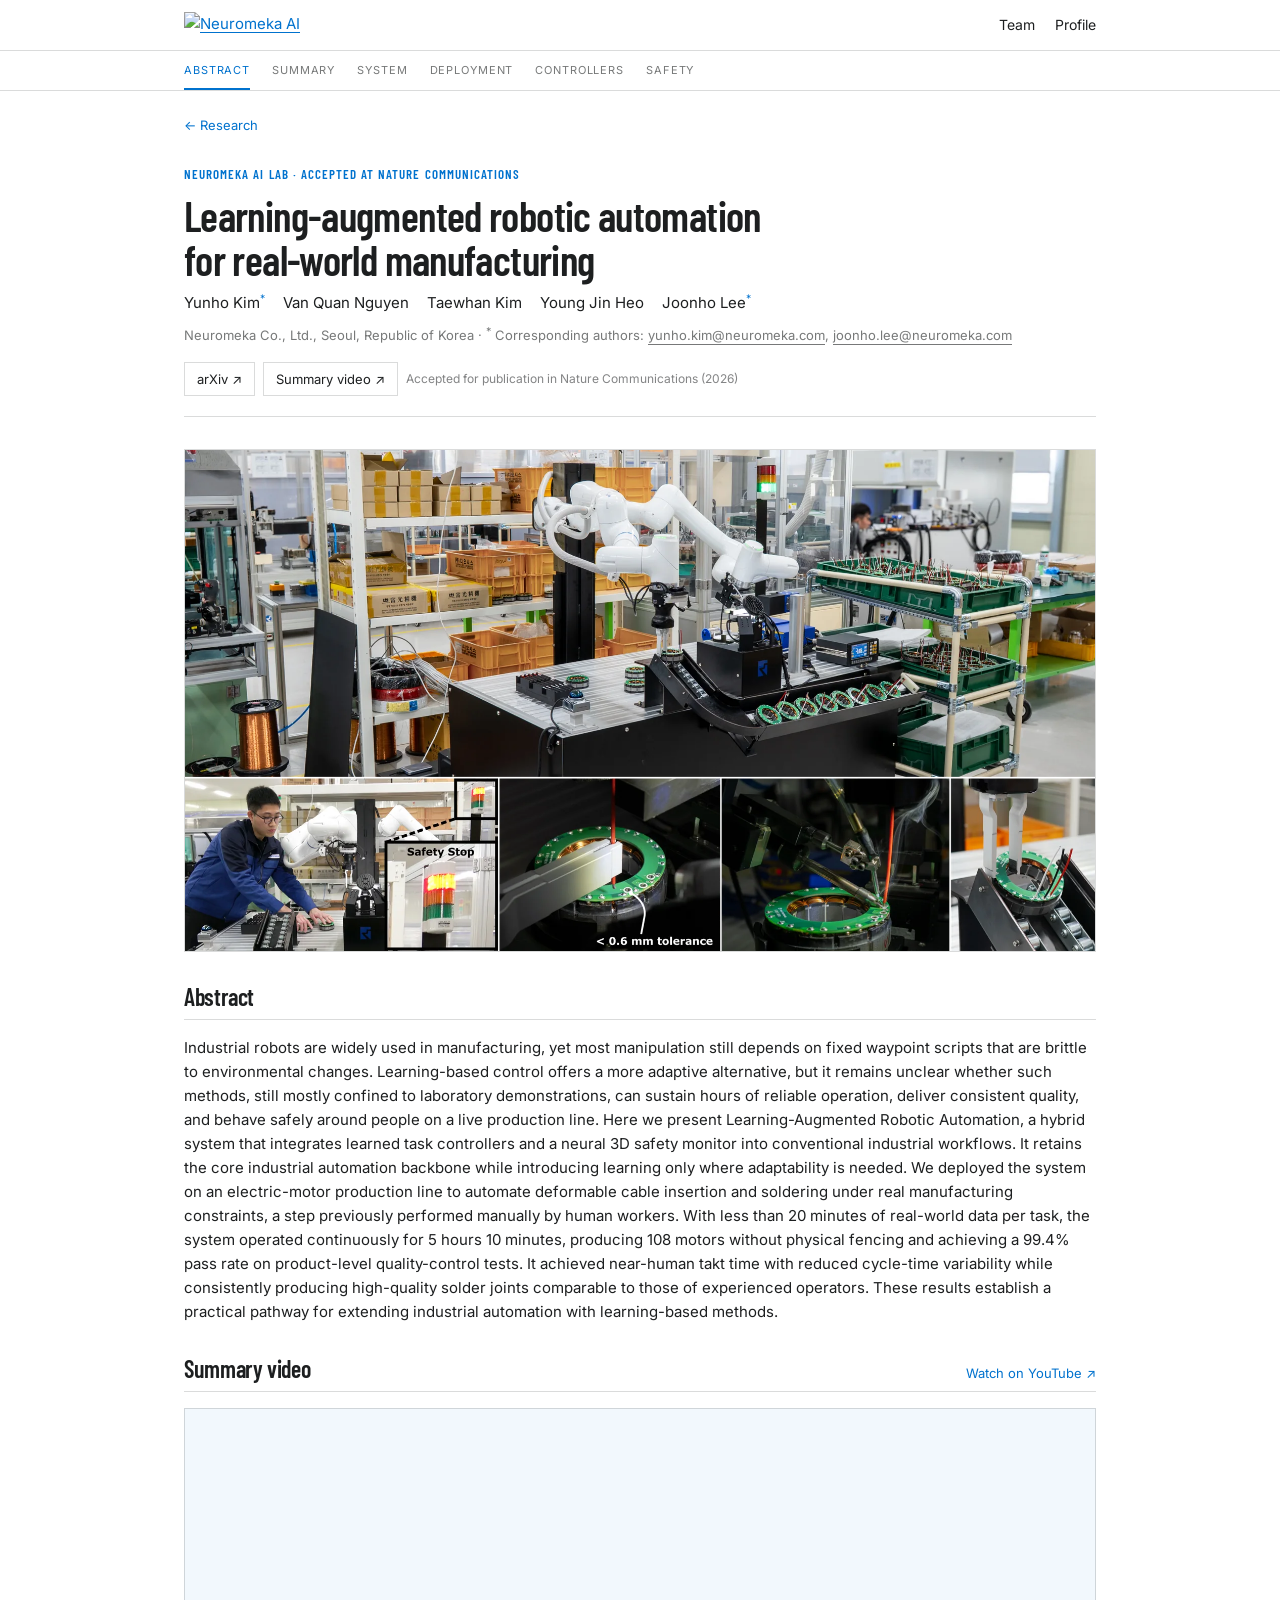
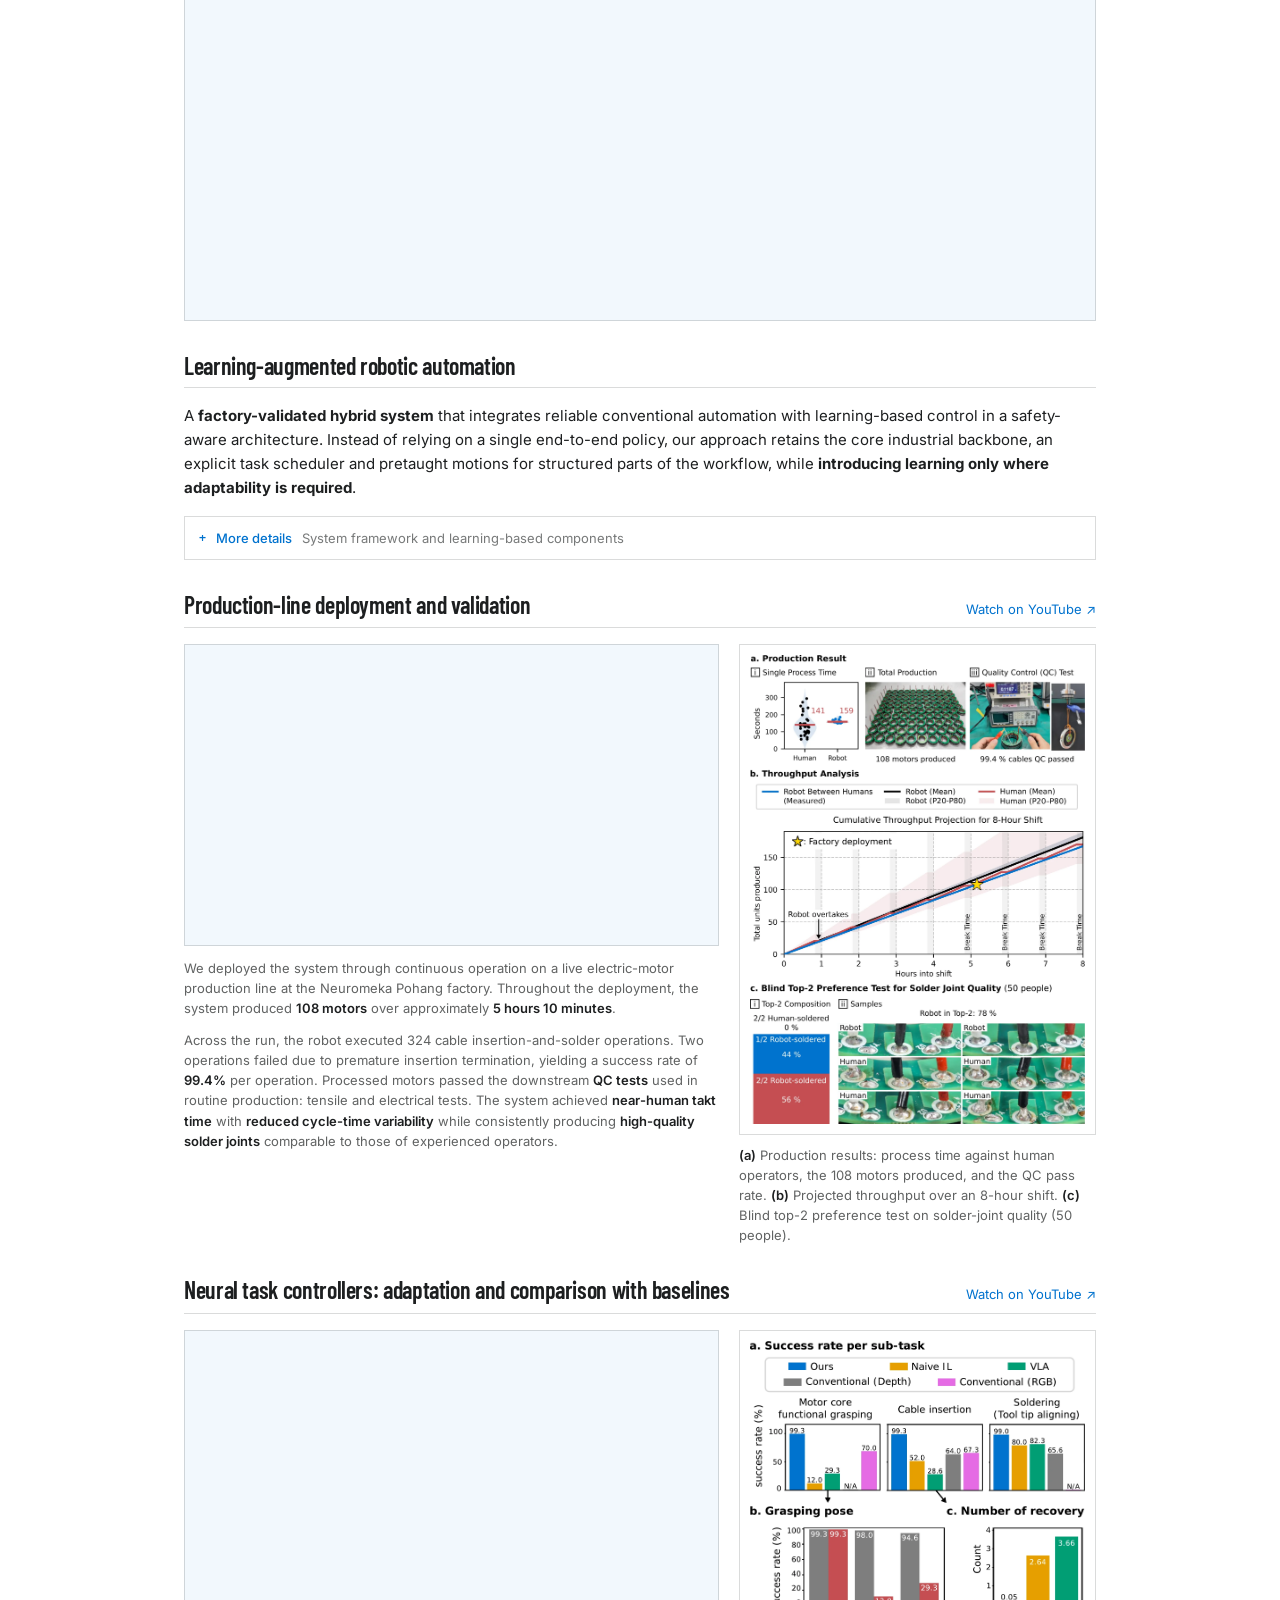
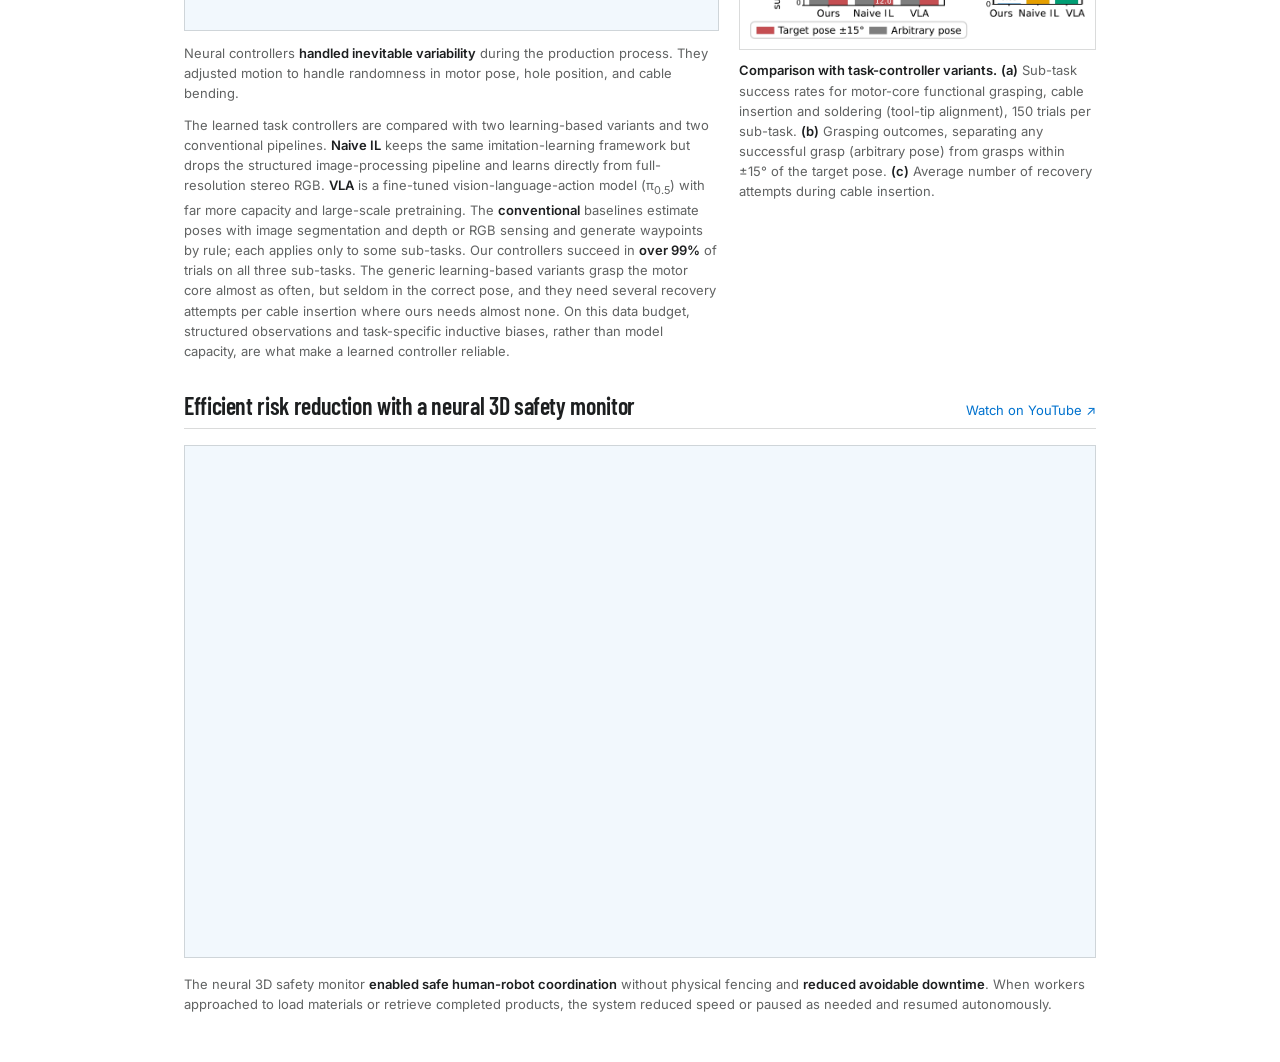
==== commit 96a6e230: "Soldering page: controller video beside the baseline figure "Neural task controllers: adaptation and" ====
--- a/projects/solder/index.html
+++ b/projects/solder/index.html
@@ -46,8 +46,7 @@
       <a href="#summary">Summary</a>
       <a href="#framework">System</a>
       <a href="#deployment">Deployment</a>
-      <a href="#baselines">Baselines</a>
-      <a href="#adaptation">Adaptation</a>
+      <a href="#controllers">Controllers</a>
       <a href="#safety">Safety</a>
     </div>
   </nav>
@@ -130,24 +129,24 @@
       </div>
     </section>
 
-    <section id="baselines" class="project-section" aria-labelledby="baselines-title">
-      <div class="section-head"><h2 id="baselines-title">Comparison with baselines</h2></div>
-      <figure class="project-figure project-figure-narrow">
-        <a class="project-figure-link" href="assets/lara_figure_5.pdf" target="_blank" rel="noopener" aria-label="Open the baseline comparison figure as a PDF"><img src="assets/lara_figure_5.webp" width="1519" height="1356" loading="lazy" alt="Bar charts comparing Ours, Naive IL, VLA, Conventional (Depth) and Conventional (RGB): (a) success rate per sub-task, (b) grasping pose, (c) number of recovery attempts." /></a>
-        <figcaption><strong>Comparison with task-controller variants.</strong> <strong>(a)</strong> Sub-task success rates for motor-core functional grasping, cable insertion and soldering (tool-tip alignment), 150 trials per sub-task. <strong>(b)</strong> Grasping outcomes, separating any successful grasp (arbitrary pose) from grasps within ±15° of the target pose. <strong>(c)</strong> Average number of recovery attempts during cable insertion.</figcaption>
-      </figure>
-      <p class="project-caption">The learned task controllers are compared with two learning-based variants and two conventional pipelines. <strong>Naive IL</strong> keeps the same imitation-learning framework but drops the structured image-processing pipeline and learns directly from full-resolution stereo RGB. <strong>VLA</strong> is a fine-tuned vision-language-action model (π<sub>0.5</sub>) with far more capacity and large-scale pretraining. The <strong>conventional</strong> baselines estimate poses with image segmentation and depth or RGB sensing and generate waypoints by rule; each applies only to some sub-tasks. Our controllers succeed in <strong>over 99%</strong> of trials on all three sub-tasks. The generic learning-based variants grasp the motor core almost as often, but seldom in the correct pose, and they need several recovery attempts per cable insertion where ours needs almost none. On this data budget, structured observations and task-specific inductive biases, rather than model capacity, are what make a learned controller reliable.</p>
-    </section>
-
-    <section id="adaptation" class="project-section" aria-labelledby="adaptation-title">
+    <section id="controllers" class="project-section" aria-labelledby="controllers-title">
       <div class="section-head">
-        <h2 id="adaptation-title">Adaptive behavior of neural controllers</h2>
+        <h2 id="controllers-title">Neural task controllers: adaptation and comparison with baselines</h2>
         <a class="section-head-link" href="https://youtu.be/iuldg_uB5jU" target="_blank" rel="noopener noreferrer">Watch on YouTube ↗</a>
       </div>
-      <div class="video">
-        <iframe src="https://www.youtube-nocookie.com/embed/iuldg_uB5jU" title="Neural controllers adapting to variation in motor pose, hole position, and cable bending" loading="lazy" referrerpolicy="strict-origin-when-cross-origin" allow="accelerometer; autoplay; clipboard-write; encrypted-media; gyroscope; picture-in-picture; web-share" allowfullscreen></iframe>
+      <div class="project-split">
+        <div class="project-split-main">
+          <div class="video">
+            <iframe src="https://www.youtube-nocookie.com/embed/iuldg_uB5jU" title="Neural controllers adapting to variation in motor pose, hole position, and cable bending" loading="lazy" referrerpolicy="strict-origin-when-cross-origin" allow="accelerometer; autoplay; clipboard-write; encrypted-media; gyroscope; picture-in-picture; web-share" allowfullscreen></iframe>
+          </div>
+          <p class="project-caption">Neural controllers <strong>handled inevitable variability</strong> during the production process. They adjusted motion to handle randomness in motor pose, hole position, and cable bending.</p>
+          <p class="project-caption">The learned task controllers are compared with two learning-based variants and two conventional pipelines. <strong>Naive IL</strong> keeps the same imitation-learning framework but drops the structured image-processing pipeline and learns directly from full-resolution stereo RGB. <strong>VLA</strong> is a fine-tuned vision-language-action model (π<sub>0.5</sub>) with far more capacity and large-scale pretraining. The <strong>conventional</strong> baselines estimate poses with image segmentation and depth or RGB sensing and generate waypoints by rule; each applies only to some sub-tasks. Our controllers succeed in <strong>over 99%</strong> of trials on all three sub-tasks. The generic learning-based variants grasp the motor core almost as often, but seldom in the correct pose, and they need several recovery attempts per cable insertion where ours needs almost none. On this data budget, structured observations and task-specific inductive biases, rather than model capacity, are what make a learned controller reliable.</p>
+        </div>
+        <figure class="project-figure project-figure-narrow">
+          <a class="project-figure-link" href="assets/lara_figure_5.pdf" target="_blank" rel="noopener" aria-label="Open the baseline comparison figure as a PDF"><img src="assets/lara_figure_5.webp" width="1519" height="1356" loading="lazy" alt="Bar charts comparing Ours, Naive IL, VLA, Conventional (Depth) and Conventional (RGB): (a) success rate per sub-task, (b) grasping pose, (c) number of recovery attempts." /></a>
+          <figcaption><strong>Comparison with task-controller variants.</strong> <strong>(a)</strong> Sub-task success rates for motor-core functional grasping, cable insertion and soldering (tool-tip alignment), 150 trials per sub-task. <strong>(b)</strong> Grasping outcomes, separating any successful grasp (arbitrary pose) from grasps within ±15° of the target pose. <strong>(c)</strong> Average number of recovery attempts during cable insertion.</figcaption>
+        </figure>
       </div>
-      <p class="project-caption">Neural controllers <strong>handled inevitable variability</strong> during the production process. They adjusted motion to handle randomness in motor pose, hole position, and cable bending.</p>
     </section>
 
     <section id="safety" class="project-section" aria-labelledby="safety-title">
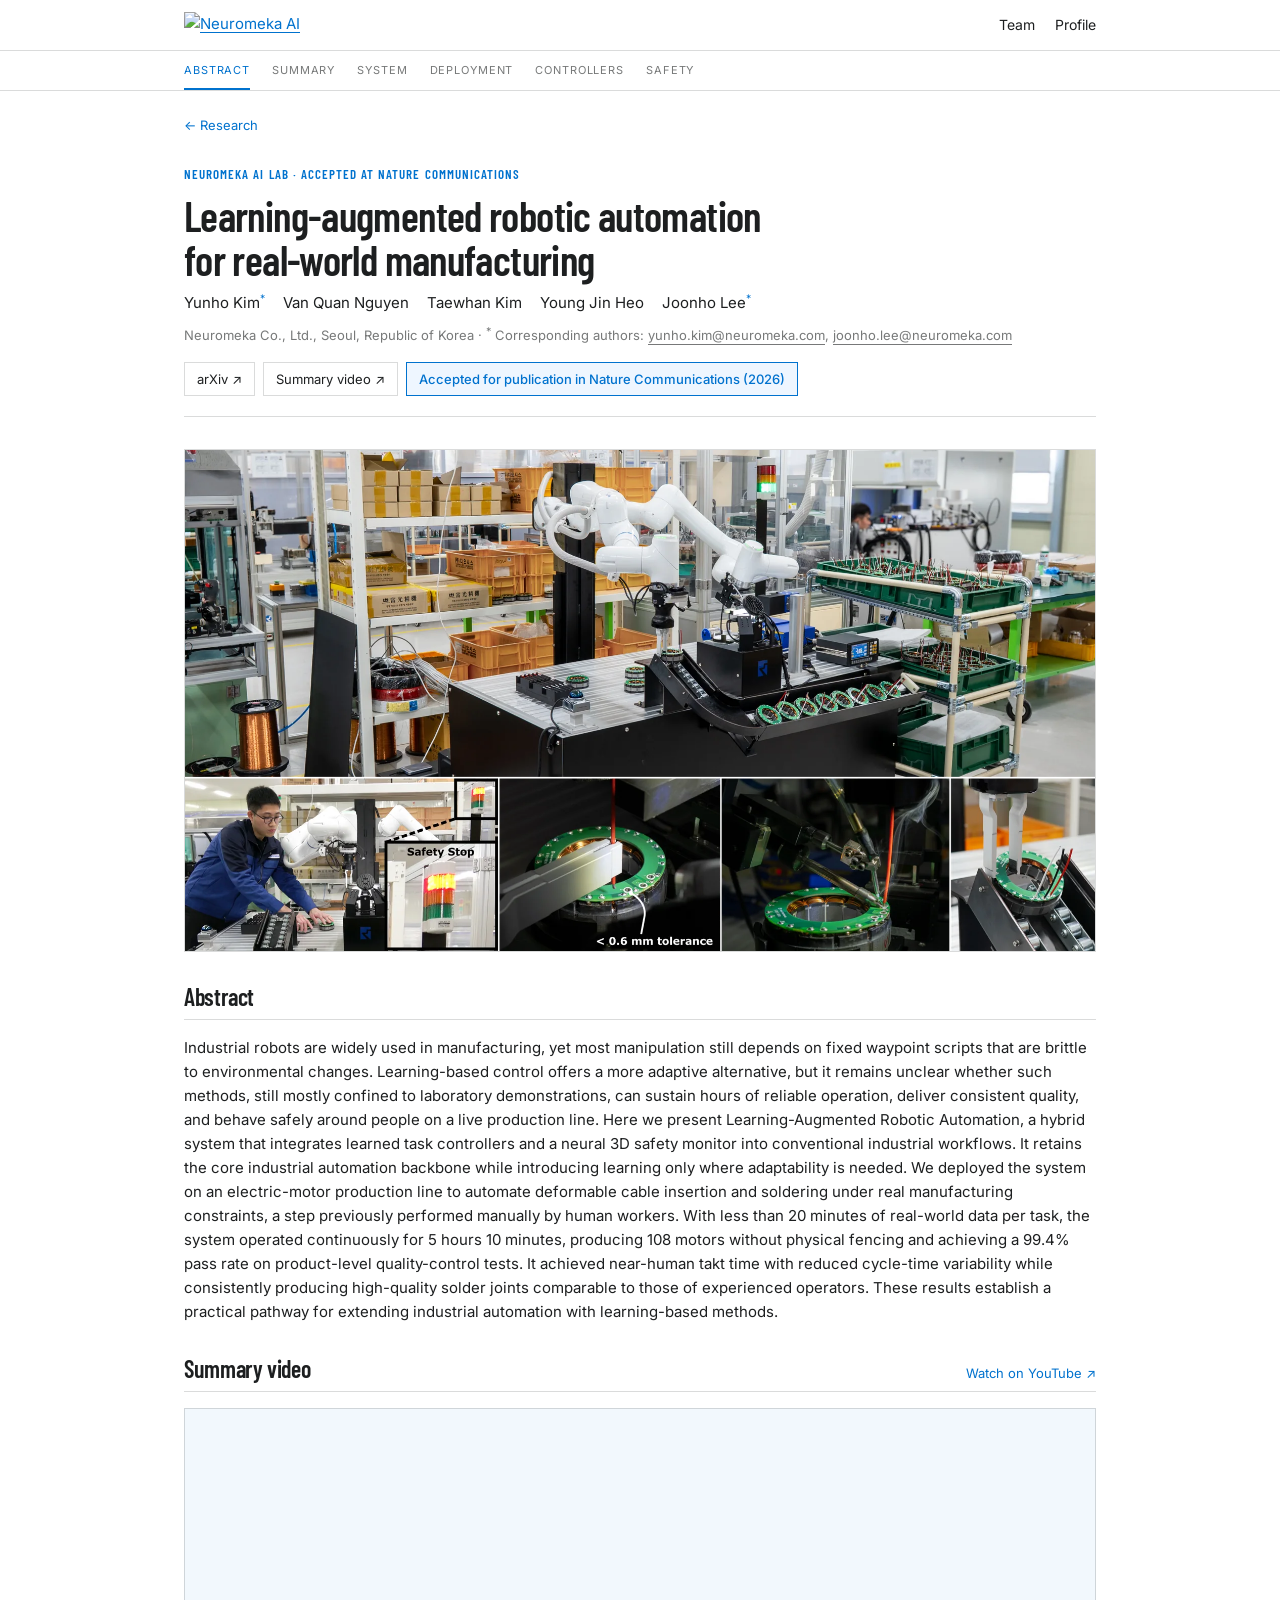
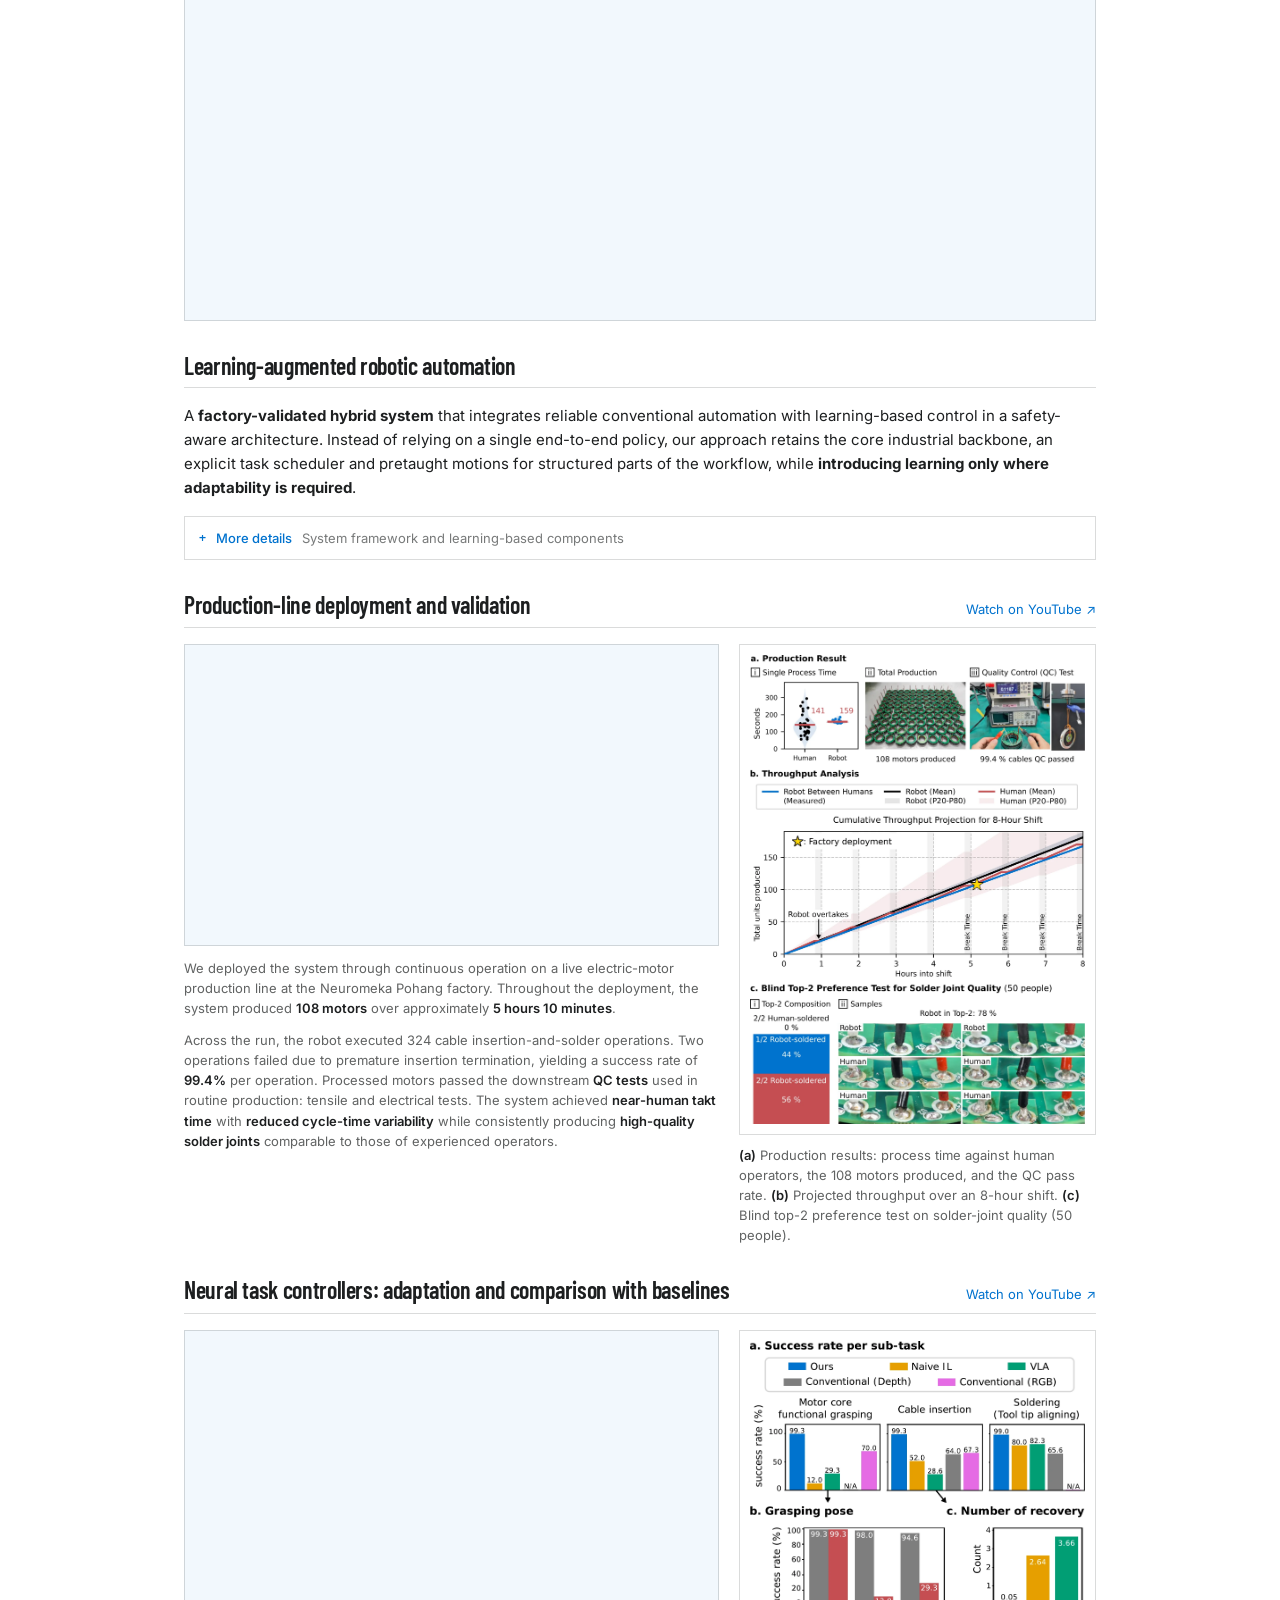
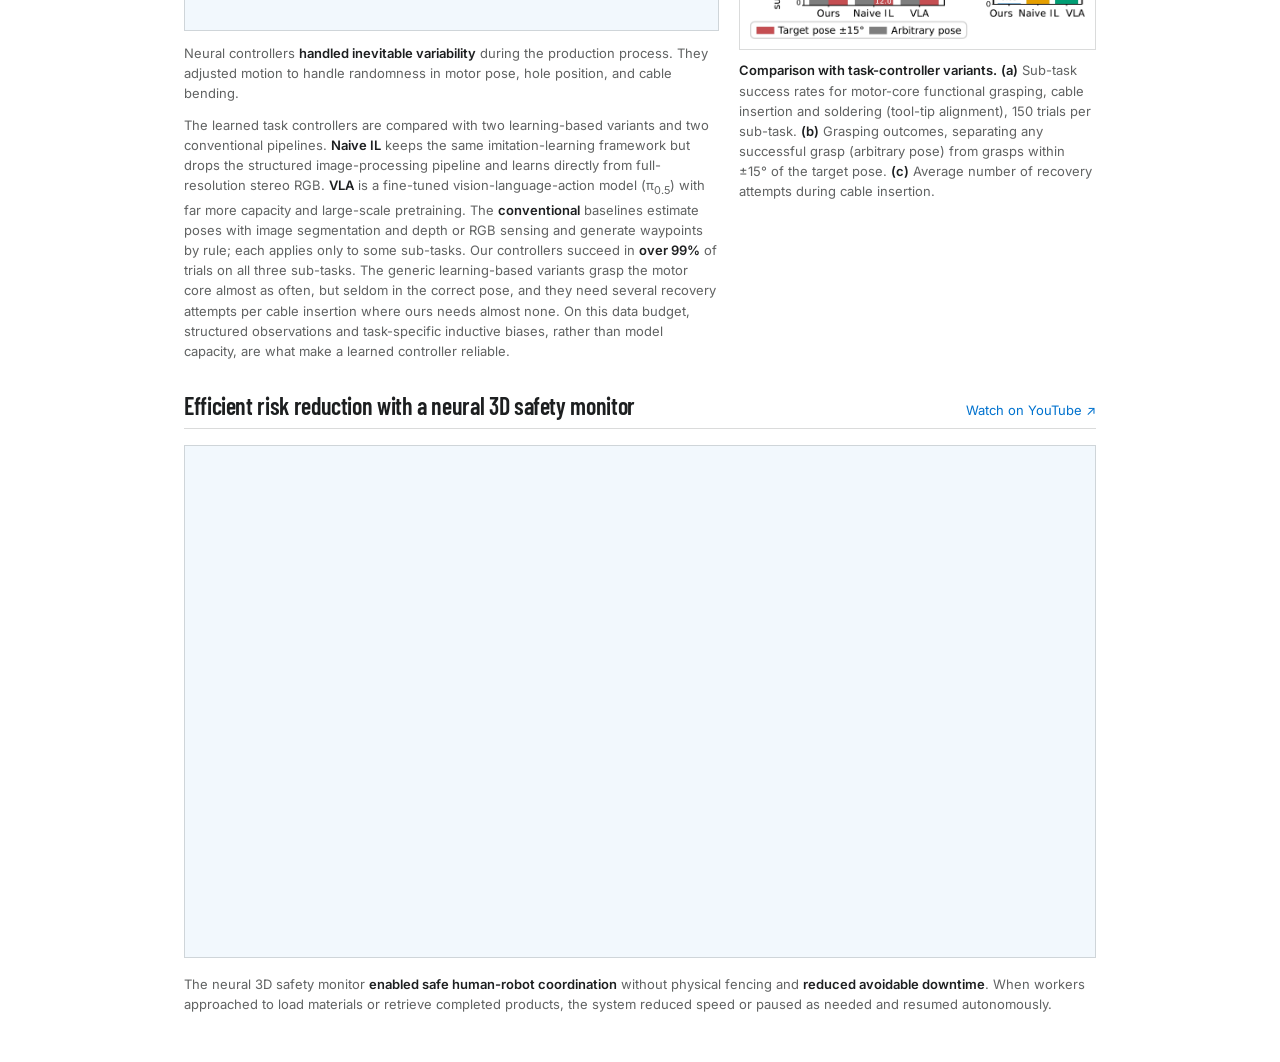
==== commit e4e4e2e1: "Soldering page: acceptance note as an accent status chip Co-Authored-By: Claude Fable 5.1 <noreply@a" ====
--- a/projects/solder/index.html
+++ b/projects/solder/index.html
@@ -34,8 +34,8 @@
   <link rel="preconnect" href="https://fonts.gstatic.com" crossorigin />
   <link rel="stylesheet" href="https://fonts.googleapis.com/css2?family=Inter:wght@400;500;700&family=Barlow+Condensed:wght@600&display=swap" />
   <!-- The ?v= query makes browsers refetch the stylesheets after an edit; bump it when they change. -->
-  <link rel="stylesheet" href="../../assets/css/styles.css?v=20261021b" />
-  <link rel="stylesheet" href="styles.css?v=20261021b" />
+  <link rel="stylesheet" href="../../assets/css/styles.css?v=20261021d" />
+  <link rel="stylesheet" href="styles.css?v=20261021d" />
 </head>
 <body>
   <div id="siteHeader"></div>
@@ -62,7 +62,7 @@
       <div class="project-links" aria-label="Paper links">
         <a class="project-link" href="https://arxiv.org/abs/2604.22235" target="_blank" rel="noopener noreferrer">arXiv ↗</a>
         <a class="project-link" href="https://youtu.be/8Uu_UGyLyKY" target="_blank" rel="noopener noreferrer">Summary video ↗</a>
-        <span class="project-link-note">Accepted for publication in Nature Communications (2026)</span>
+        <span class="project-status">Accepted for publication in Nature Communications (2026)</span>
       </div>
     </header>
 
@@ -115,17 +115,17 @@
         <a class="section-head-link" href="https://youtu.be/-1WD8HGuK5w" target="_blank" rel="noopener noreferrer">Watch on YouTube ↗</a>
       </div>
       <div class="project-split">
-        <div class="project-split-main">
-          <div class="video">
-            <iframe src="https://www.youtube-nocookie.com/embed/-1WD8HGuK5w" title="Continuous operation on the Neuromeka Pohang electric-motor production line" loading="lazy" referrerpolicy="strict-origin-when-cross-origin" allow="accelerometer; autoplay; clipboard-write; encrypted-media; gyroscope; picture-in-picture; web-share" allowfullscreen></iframe>
-          </div>
-          <p class="project-caption">We deployed the system through continuous operation on a live electric-motor production line at the Neuromeka Pohang factory. Throughout the deployment, the system produced <strong>108 motors</strong> over approximately <strong>5 hours 10 minutes</strong>.</p>
-          <p class="project-caption">Across the run, the robot executed 324 cable insertion-and-solder operations. Two operations failed due to premature insertion termination, yielding a success rate of <strong>99.4%</strong> per operation. Processed motors passed the downstream <strong>QC tests</strong> used in routine production: tensile and electrical tests. The system achieved <strong>near-human takt time</strong> with <strong>reduced cycle-time variability</strong> while consistently producing <strong>high-quality solder joints</strong> comparable to those of experienced operators.</p>
+        <div class="video">
+          <iframe src="https://www.youtube-nocookie.com/embed/-1WD8HGuK5w" title="Continuous operation on the Neuromeka Pohang electric-motor production line" loading="lazy" referrerpolicy="strict-origin-when-cross-origin" allow="accelerometer; autoplay; clipboard-write; encrypted-media; gyroscope; picture-in-picture; web-share" allowfullscreen></iframe>
         </div>
         <figure class="project-figure project-figure-narrow">
           <a class="project-figure-link" href="assets/production_validation.webp" target="_blank" rel="noopener" aria-label="Open the production validation figure at full resolution"><img src="assets/production_validation.webp" width="1500" height="2098" loading="lazy" alt="Production validation figure comparing robot and human cycle times, quality-control tests, projected throughput, and solder-joint appearance." /></a>
           <figcaption><strong>(a)</strong> Production results: process time against human operators, the 108 motors produced, and the QC pass rate. <strong>(b)</strong> Projected throughput over an 8-hour shift. <strong>(c)</strong> Blind top-2 preference test on solder-joint quality (50 people).</figcaption>
         </figure>
+        <div class="project-split-text">
+        <p class="project-caption">We deployed the system through continuous operation on a live electric-motor production line at the Neuromeka Pohang factory. Throughout the deployment, the system produced <strong>108 motors</strong> over approximately <strong>5 hours 10 minutes</strong>.</p>
+        <p class="project-caption">Across the run, the robot executed 324 cable insertion-and-solder operations. Two operations failed due to premature insertion termination, yielding a success rate of <strong>99.4%</strong> per operation. Processed motors passed the downstream <strong>QC tests</strong> used in routine production: tensile and electrical tests. The system achieved <strong>near-human takt time</strong> with <strong>reduced cycle-time variability</strong> while consistently producing <strong>high-quality solder joints</strong> comparable to those of experienced operators.</p>
+        </div>
       </div>
     </section>
 
@@ -135,17 +135,17 @@
         <a class="section-head-link" href="https://youtu.be/iuldg_uB5jU" target="_blank" rel="noopener noreferrer">Watch on YouTube ↗</a>
       </div>
       <div class="project-split">
-        <div class="project-split-main">
-          <div class="video">
-            <iframe src="https://www.youtube-nocookie.com/embed/iuldg_uB5jU" title="Neural controllers adapting to variation in motor pose, hole position, and cable bending" loading="lazy" referrerpolicy="strict-origin-when-cross-origin" allow="accelerometer; autoplay; clipboard-write; encrypted-media; gyroscope; picture-in-picture; web-share" allowfullscreen></iframe>
-          </div>
-          <p class="project-caption">Neural controllers <strong>handled inevitable variability</strong> during the production process. They adjusted motion to handle randomness in motor pose, hole position, and cable bending.</p>
-          <p class="project-caption">The learned task controllers are compared with two learning-based variants and two conventional pipelines. <strong>Naive IL</strong> keeps the same imitation-learning framework but drops the structured image-processing pipeline and learns directly from full-resolution stereo RGB. <strong>VLA</strong> is a fine-tuned vision-language-action model (π<sub>0.5</sub>) with far more capacity and large-scale pretraining. The <strong>conventional</strong> baselines estimate poses with image segmentation and depth or RGB sensing and generate waypoints by rule; each applies only to some sub-tasks. Our controllers succeed in <strong>over 99%</strong> of trials on all three sub-tasks. The generic learning-based variants grasp the motor core almost as often, but seldom in the correct pose, and they need several recovery attempts per cable insertion where ours needs almost none. On this data budget, structured observations and task-specific inductive biases, rather than model capacity, are what make a learned controller reliable.</p>
+        <div class="video">
+          <iframe src="https://www.youtube-nocookie.com/embed/iuldg_uB5jU" title="Neural controllers adapting to variation in motor pose, hole position, and cable bending" loading="lazy" referrerpolicy="strict-origin-when-cross-origin" allow="accelerometer; autoplay; clipboard-write; encrypted-media; gyroscope; picture-in-picture; web-share" allowfullscreen></iframe>
         </div>
         <figure class="project-figure project-figure-narrow">
           <a class="project-figure-link" href="assets/lara_figure_5.pdf" target="_blank" rel="noopener" aria-label="Open the baseline comparison figure as a PDF"><img src="assets/lara_figure_5.webp" width="1519" height="1356" loading="lazy" alt="Bar charts comparing Ours, Naive IL, VLA, Conventional (Depth) and Conventional (RGB): (a) success rate per sub-task, (b) grasping pose, (c) number of recovery attempts." /></a>
           <figcaption><strong>Comparison with task-controller variants.</strong> <strong>(a)</strong> Sub-task success rates for motor-core functional grasping, cable insertion and soldering (tool-tip alignment), 150 trials per sub-task. <strong>(b)</strong> Grasping outcomes, separating any successful grasp (arbitrary pose) from grasps within ±15° of the target pose. <strong>(c)</strong> Average number of recovery attempts during cable insertion.</figcaption>
         </figure>
+        <div class="project-split-text">
+        <p class="project-caption">Neural controllers <strong>handled inevitable variability</strong> during the production process. They adjusted motion to handle randomness in motor pose, hole position, and cable bending.</p>
+        <p class="project-caption">The learned task controllers are compared with two learning-based variants and two conventional pipelines. <strong>Naive IL</strong> keeps the same imitation-learning framework but drops the structured image-processing pipeline and learns directly from full-resolution stereo RGB. <strong>VLA</strong> is a fine-tuned vision-language-action model (π<sub>0.5</sub>) with far more capacity and large-scale pretraining. The <strong>conventional</strong> baselines estimate poses with image segmentation and depth or RGB sensing and generate waypoints by rule; each applies only to some sub-tasks. Our controllers succeed in <strong>over 99%</strong> of trials on all three sub-tasks. The generic learning-based variants grasp the motor core almost as often, but seldom in the correct pose, and they need several recovery attempts per cable insertion where ours needs almost none. On this data budget, structured observations and task-specific inductive biases, rather than model capacity, are what make a learned controller reliable.</p>
+        </div>
       </div>
     </section>
 
--- a/assets/css/styles.css
+++ b/assets/css/styles.css
@@ -1598,6 +1598,18 @@
   color: var(--color-meta);
 }
 
+/* Publication status beside the links, in the accent so it stands out. */
+.project-status {
+  display: inline-flex;
+  align-items: center;
+  padding: 6px 12px;
+  border: 1px solid var(--color-accent);
+  background: var(--color-badge-bg);
+  font-size: 13px;
+  font-weight: 500;
+  color: var(--color-accent);
+}
+
 /* Sections: the site's section head (title left, link right, hairline). */
 .project-section {
   display: flex;
@@ -1657,15 +1669,32 @@
   padding: 10px;
 }
 
-/* A video with a figure beside it; the figure drops below on phones. */
+/* A video with a figure beside it. Source order is video, figure, text: on
+   desktop the figure takes the right column beside both, on phones the
+   single column keeps that order so the figure follows the video. */
 .project-split {
   display: grid;
   grid-template-columns: minmax(0, 3fr) minmax(0, 2fr);
-  gap: 20px;
+  /* The 1fr second row absorbs a figure taller than video + text, so the
+     text stays right under the video. */
+  grid-template-rows: auto 1fr;
+  grid-template-areas:
+    'video figure'
+    'text figure';
+  gap: 12px 20px;
   align-items: start;
 }
 
-.project-split-main {
+.project-split > .video {
+  grid-area: video;
+}
+
+.project-split > figure {
+  grid-area: figure;
+}
+
+.project-split-text {
+  grid-area: text;
   display: flex;
   flex-direction: column;
   gap: 12px;
@@ -1769,5 +1798,11 @@
 
   .project-split {
     grid-template-columns: minmax(0, 1fr);
-  }
-}
+    grid-template-rows: auto;
+    grid-template-areas:
+      'video'
+      'figure'
+      'text';
+    gap: 16px;
+  }
+}
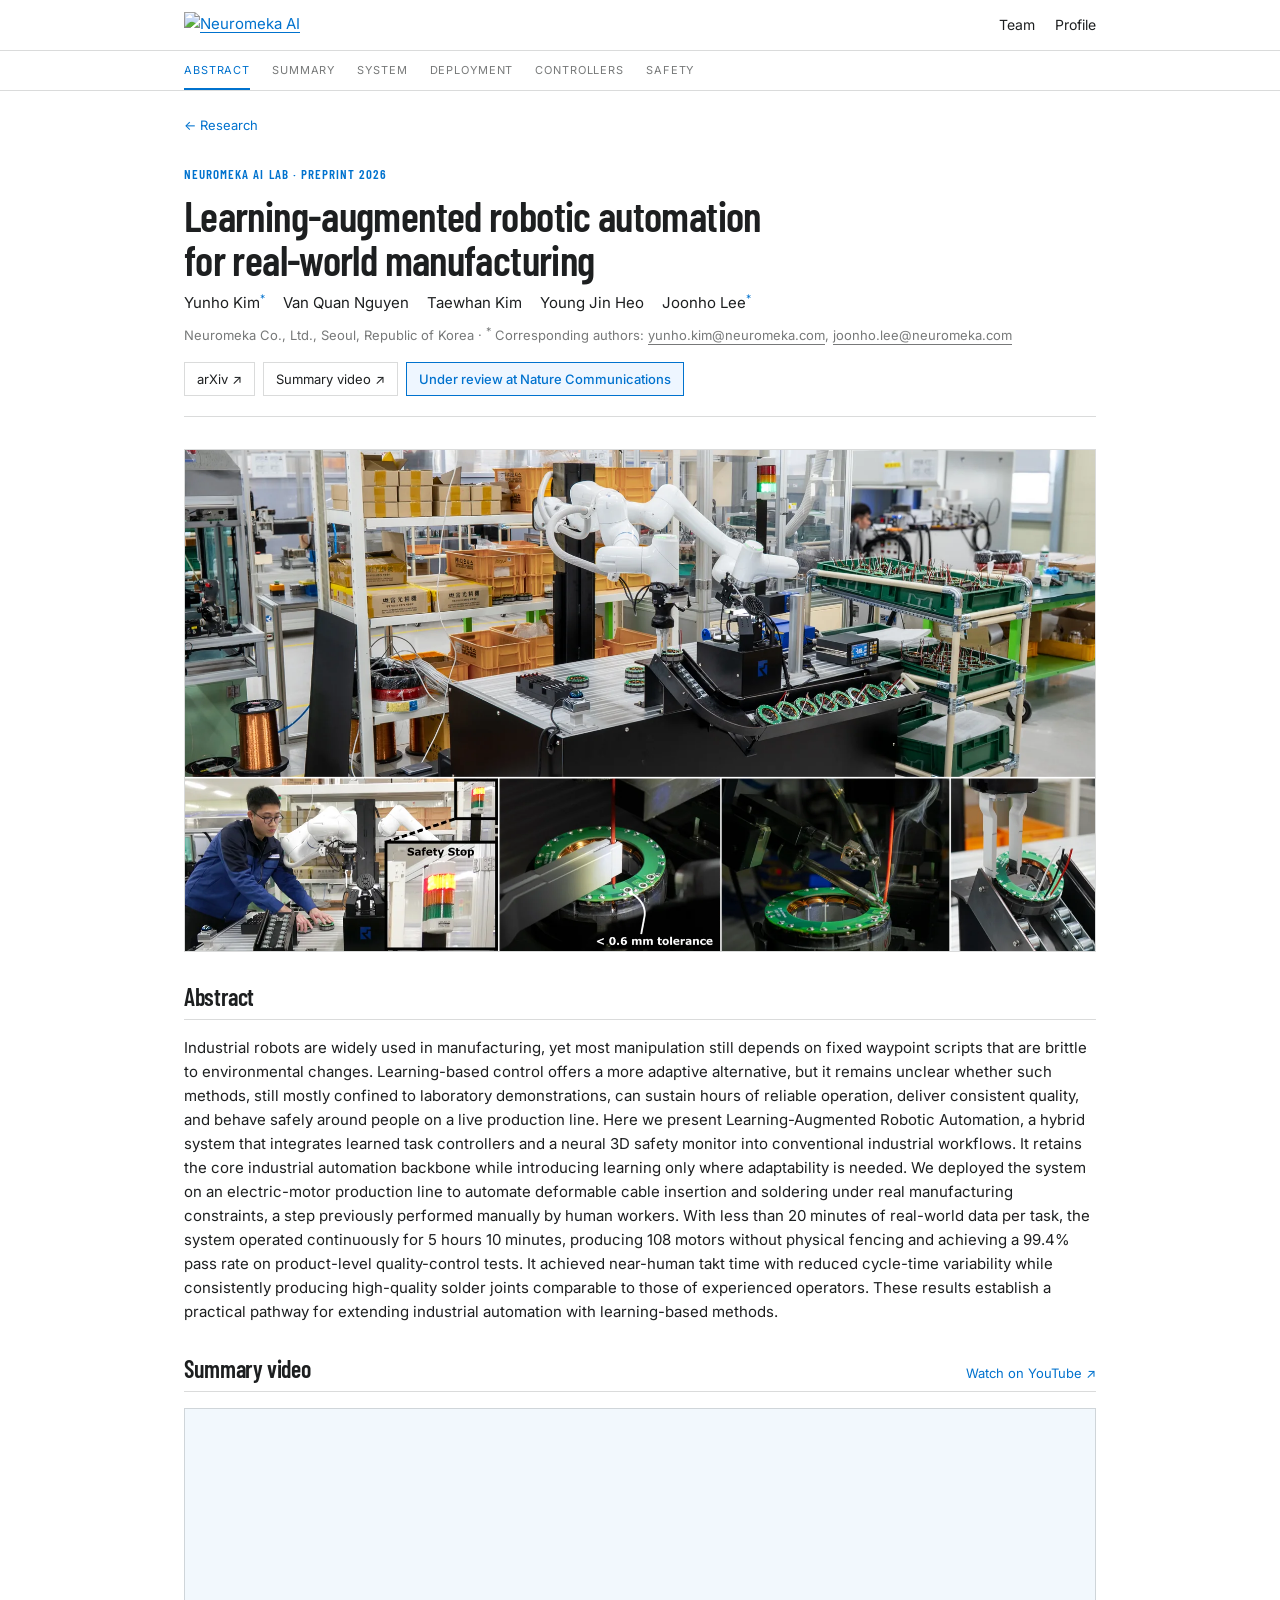
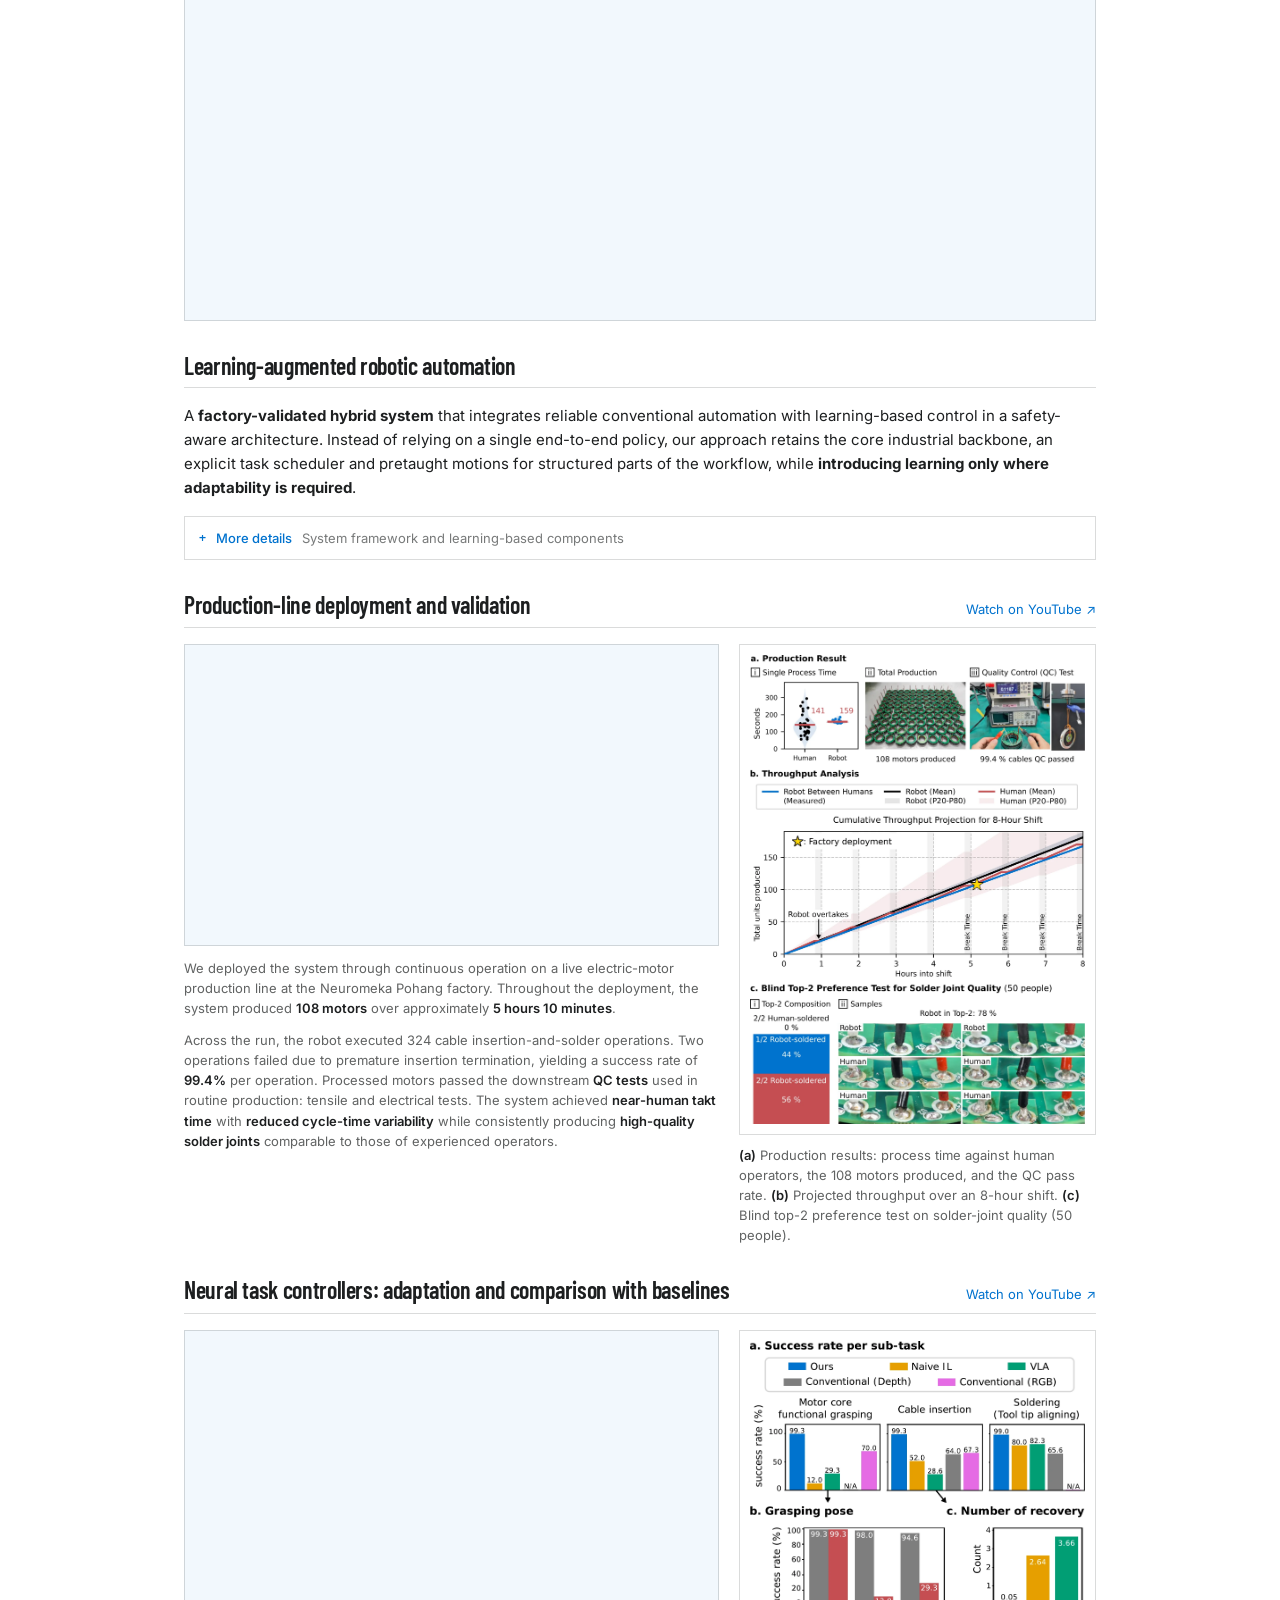
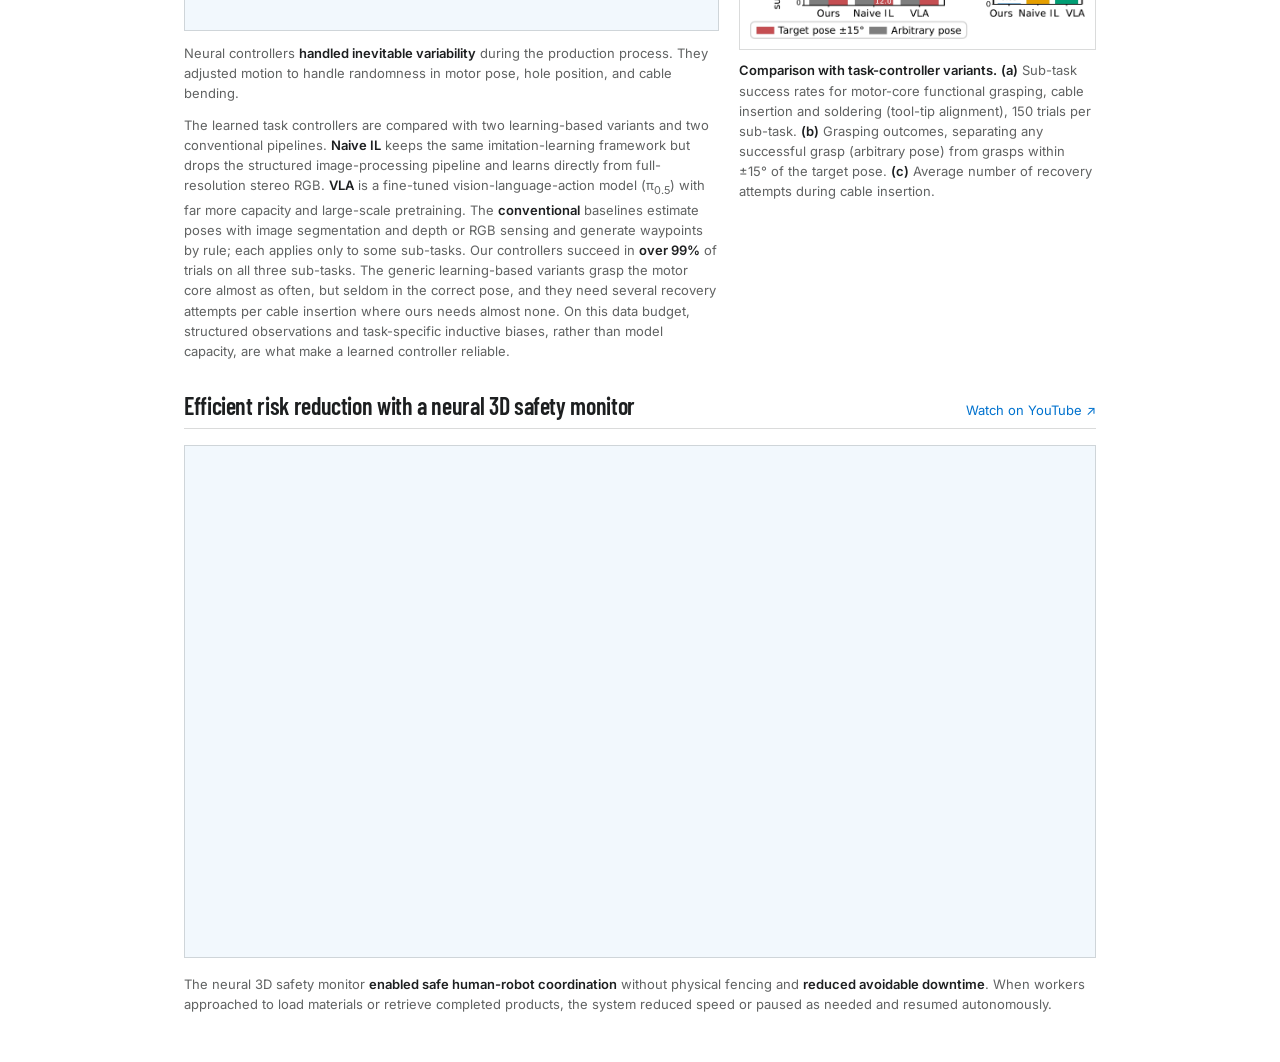
==== commit 15cd59f4: "Soldering paper: under review at Nature Communications, not accepted Project page kicker and status " ====
--- a/projects/solder/index.html
+++ b/projects/solder/index.html
@@ -26,8 +26,7 @@
     ],
     "publisher": { "@type": "Organization", "name": "Neuromeka", "url": "https://www.neuromeka.com/" },
     "url": "https://lee-robotics.github.io/projects/solder/",
-    "sameAs": "https://arxiv.org/abs/2604.22235",
-    "isPartOf": { "@type": "Periodical", "name": "Nature Communications" }
+    "sameAs": "https://arxiv.org/abs/2604.22235"
   }
   </script>
   <link rel="preconnect" href="https://fonts.googleapis.com" />
@@ -55,14 +54,14 @@
     <a class="post-back" href="../../index.html#research">← Research</a>
 
     <header class="project-head" id="top">
-      <p class="kicker">Neuromeka AI Lab · Accepted at Nature Communications</p>
+      <p class="kicker">Neuromeka AI Lab · Preprint 2026</p>
       <h1>Learning-augmented robotic automation for real-world manufacturing</h1>
       <p class="project-authors"><span>Yunho Kim<sup>*</sup></span><span>Van Quan Nguyen</span><span>Taewhan Kim</span><span>Young Jin Heo</span><span>Joonho Lee<sup>*</sup></span></p>
       <p class="project-affiliation">Neuromeka Co., Ltd., Seoul, Republic of Korea · <sup>*</sup> Corresponding authors: <a href="mailto:yunho.kim@neuromeka.com">yunho.kim@neuromeka.com</a>, <a href="mailto:joonho.lee@neuromeka.com">joonho.lee@neuromeka.com</a></p>
       <div class="project-links" aria-label="Paper links">
         <a class="project-link" href="https://arxiv.org/abs/2604.22235" target="_blank" rel="noopener noreferrer">arXiv ↗</a>
         <a class="project-link" href="https://youtu.be/8Uu_UGyLyKY" target="_blank" rel="noopener noreferrer">Summary video ↗</a>
-        <span class="project-status">Accepted for publication in Nature Communications (2026)</span>
+        <span class="project-status">Under review at Nature Communications</span>
       </div>
     </header>
 
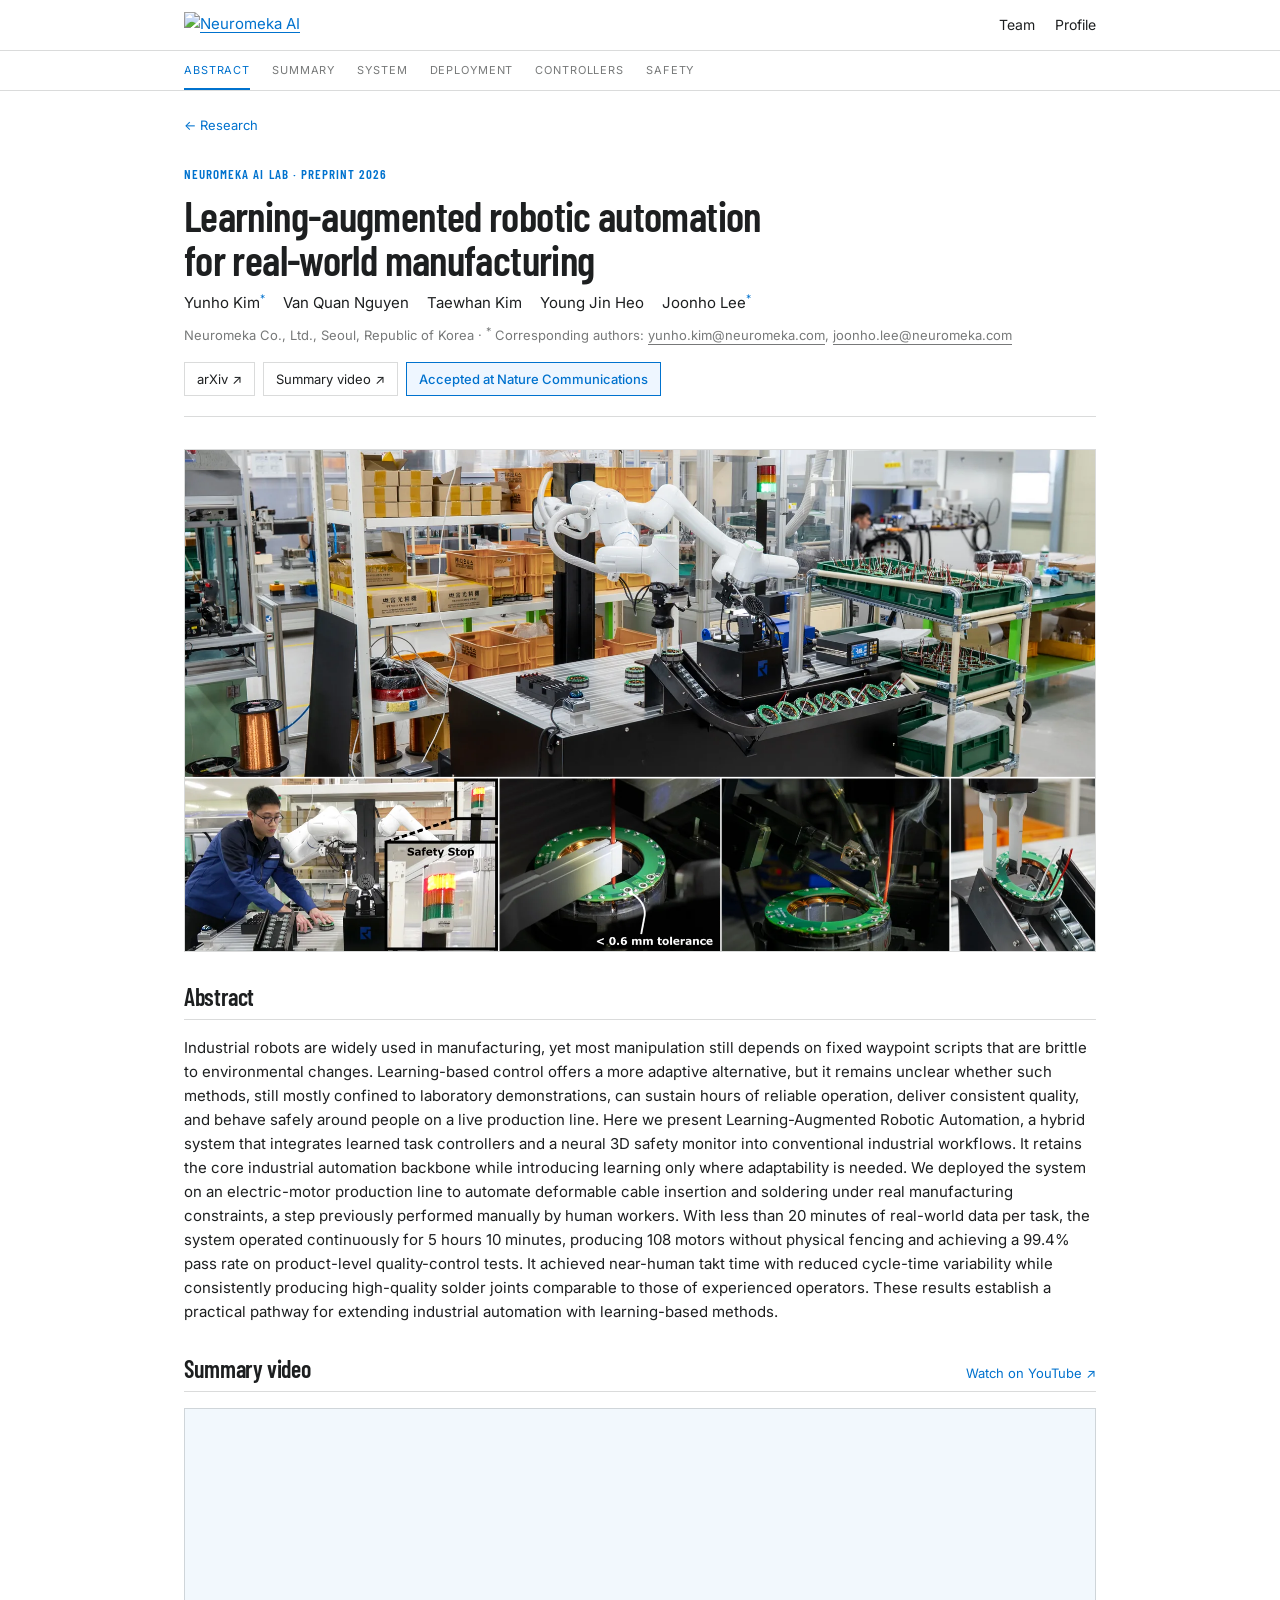
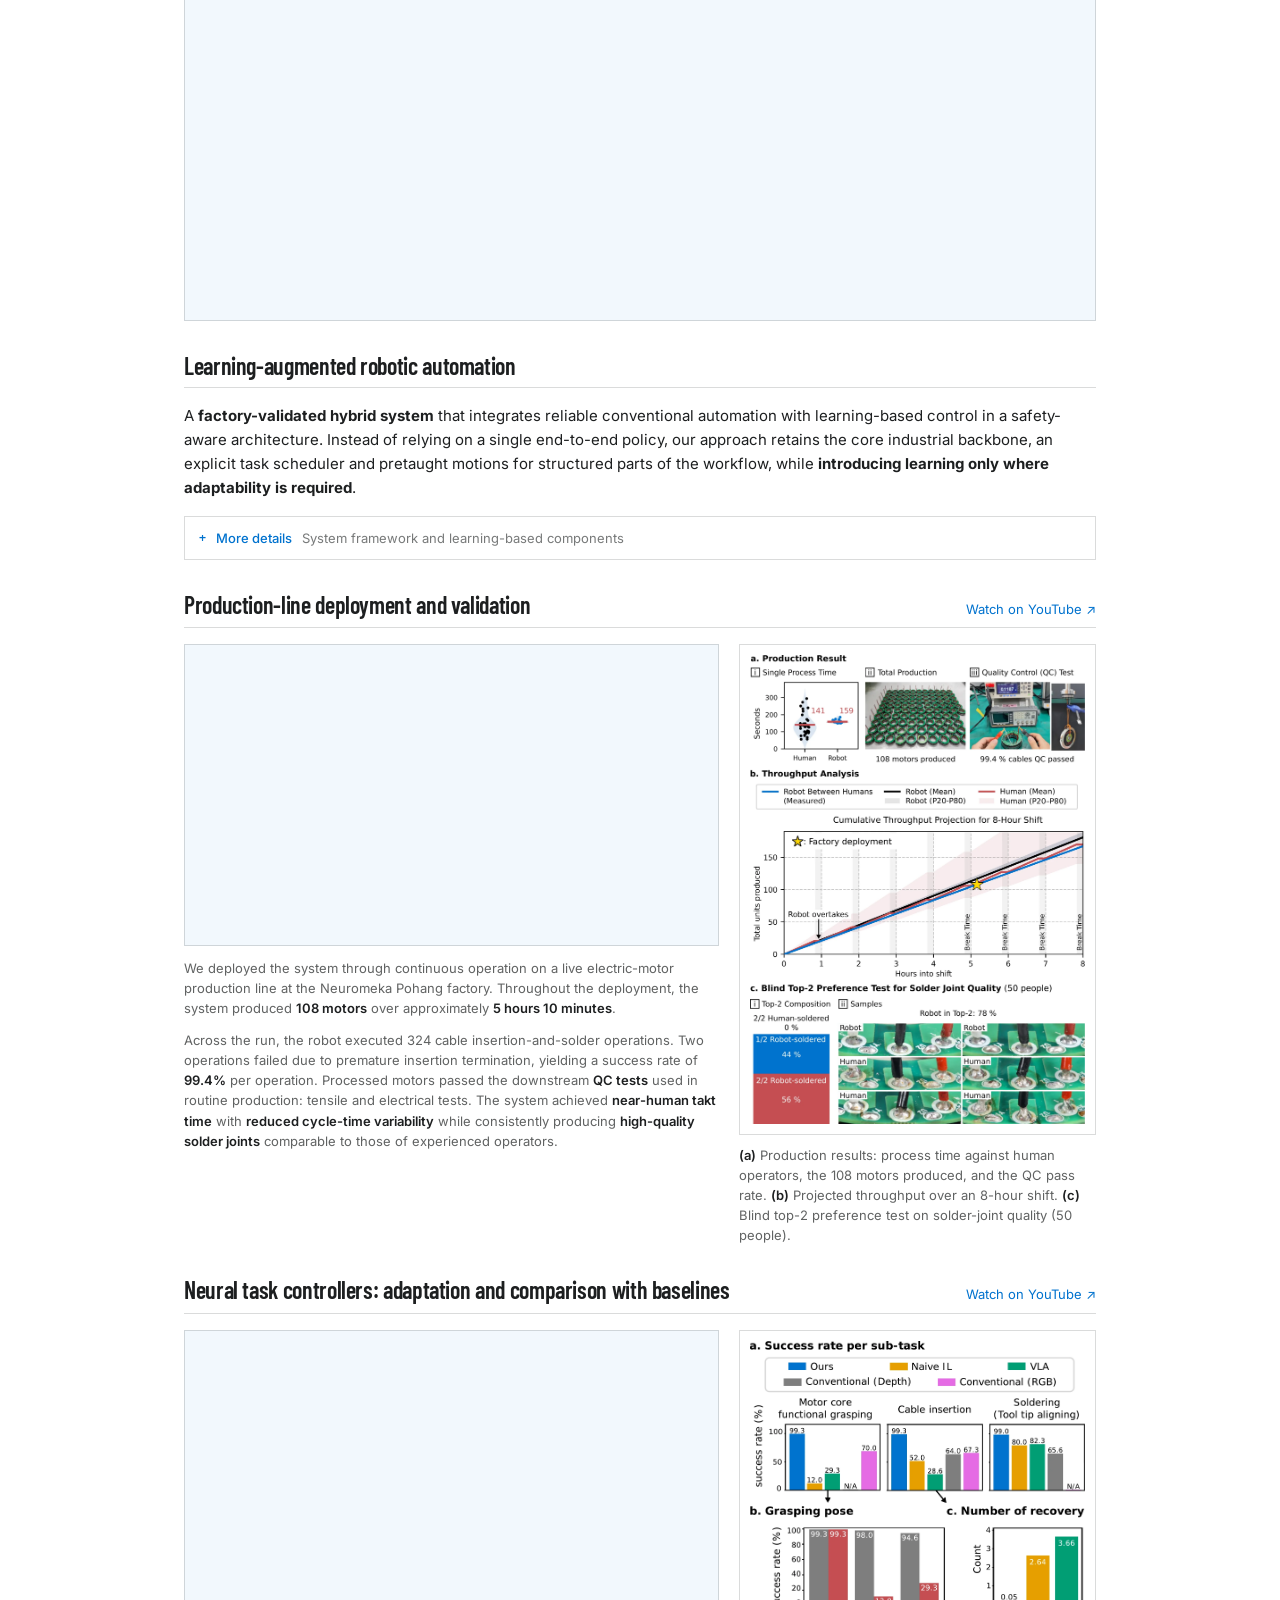
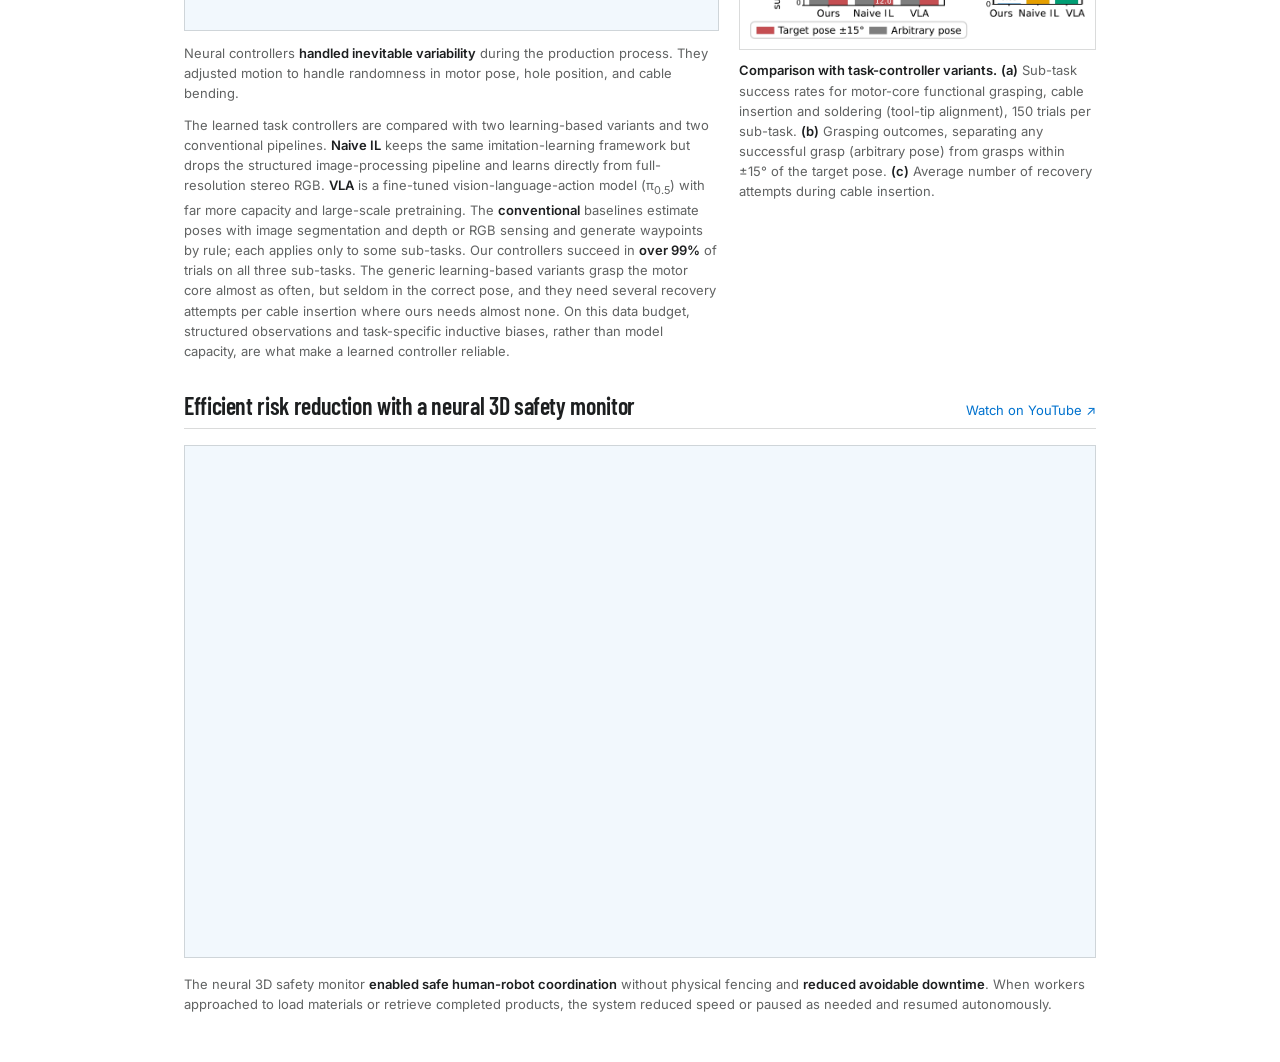
==== commit 606deb1b: "Soldering paper: accepted at Nature Communications Co-Authored-By: Claude Fable 5.1 <noreply@anthrop" ====
--- a/projects/solder/index.html
+++ b/projects/solder/index.html
@@ -61,7 +61,7 @@
       <div class="project-links" aria-label="Paper links">
         <a class="project-link" href="https://arxiv.org/abs/2604.22235" target="_blank" rel="noopener noreferrer">arXiv ↗</a>
         <a class="project-link" href="https://youtu.be/8Uu_UGyLyKY" target="_blank" rel="noopener noreferrer">Summary video ↗</a>
-        <span class="project-status">Under review at Nature Communications</span>
+        <span class="project-status">Accepted at Nature Communications</span>
       </div>
     </header>
 
--- a/assets/css/styles.css
+++ b/assets/css/styles.css
@@ -27,7 +27,6 @@
 
   /* Hover tints. */
   --color-hover-row: color-mix(in srgb, var(--color-accent-bright) 5%, transparent);
-  --color-hover-card: color-mix(in srgb, var(--color-accent-bright) 6%, transparent);
 
   --color-badge-bg: #eef6ff;
   --color-badge-text: #2c455d;
@@ -627,12 +626,6 @@
   object-fit: contain;
 }
 
-/* The KAIST file includes the swoosh below the letters; at this height its
-   letters match the POSTECH wordmark, which the width cap renders ~9px tall. */
-.partner-lab-mark[src*='kaist'] {
-  height: 16px;
-}
-
 .partner-lab-link {
   display: flex;
   flex-direction: column;
@@ -1591,11 +1584,6 @@
   background: var(--color-hover-row);
   border-color: var(--color-accent-bright);
   color: var(--color-accent-bright);
-}
-
-.project-link-note {
-  font-size: 12px;
-  color: var(--color-meta);
 }
 
 /* Publication status beside the links, in the accent so it stands out. */
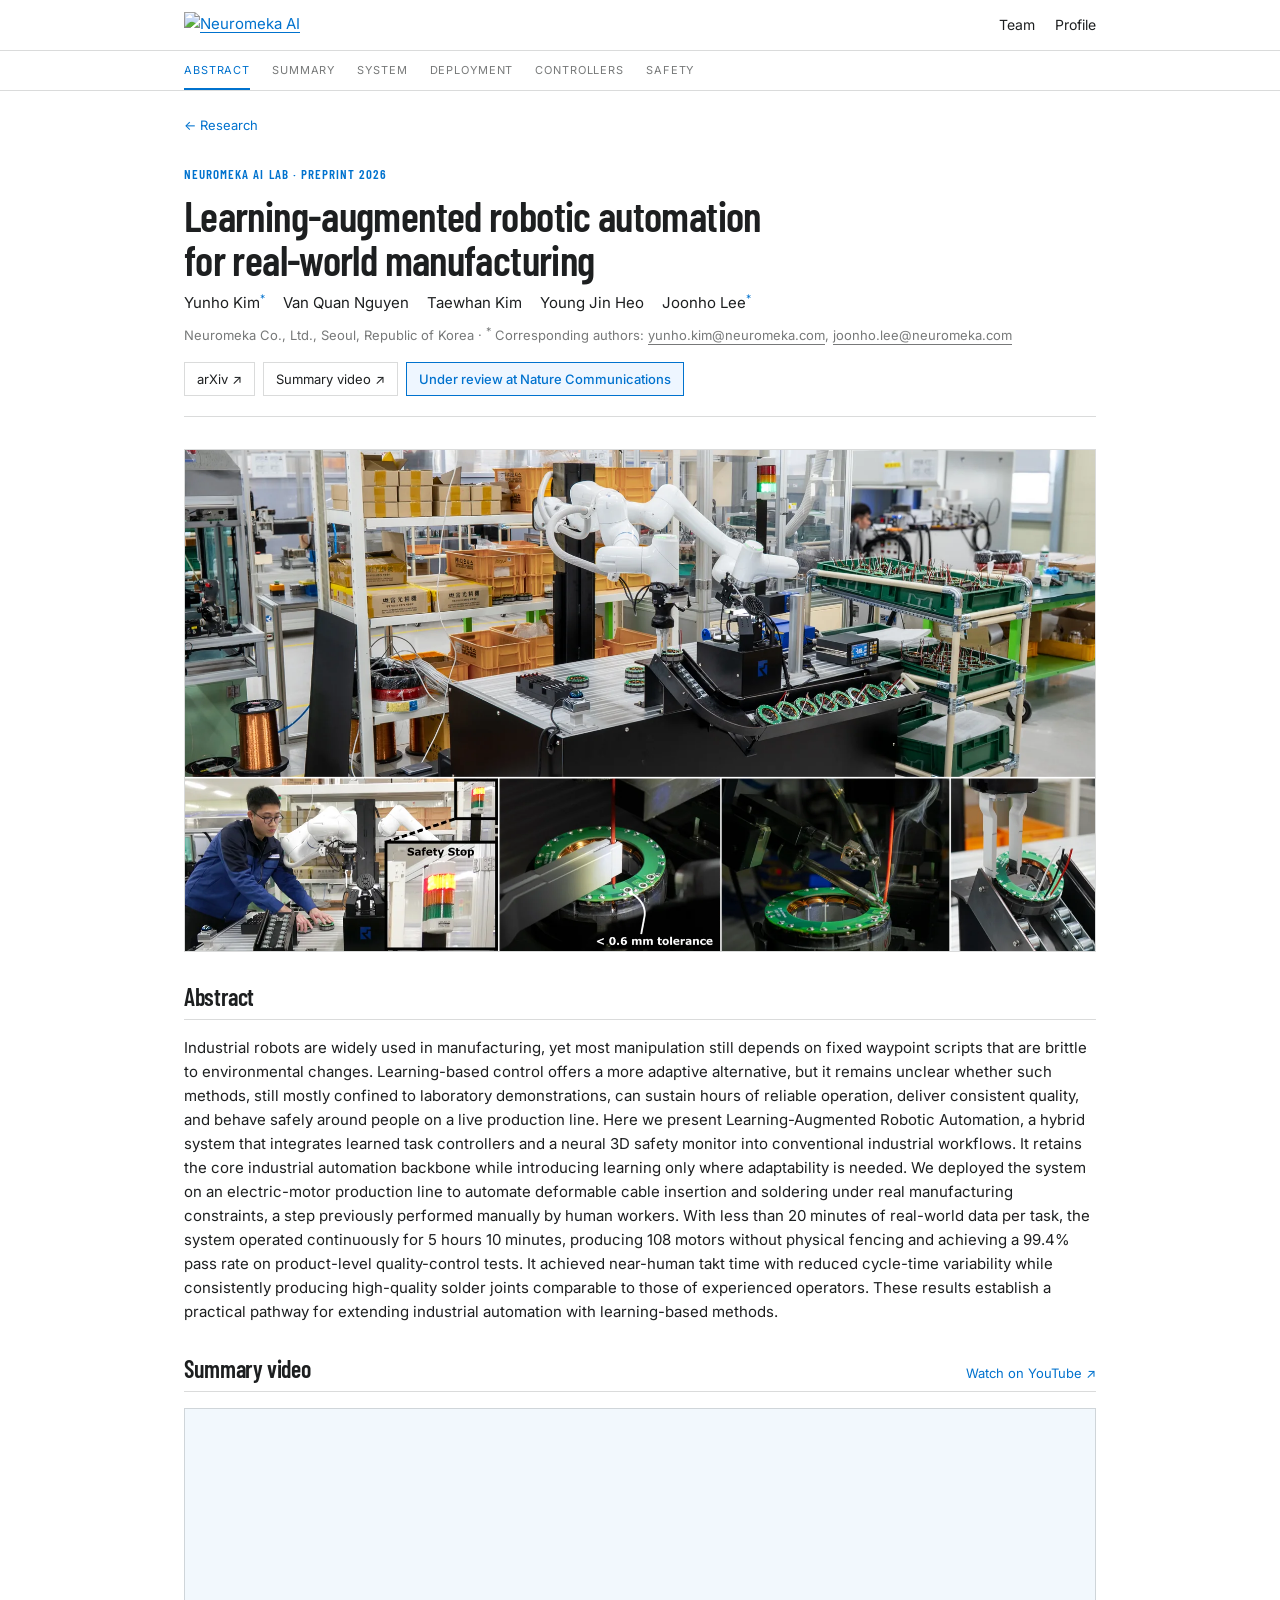
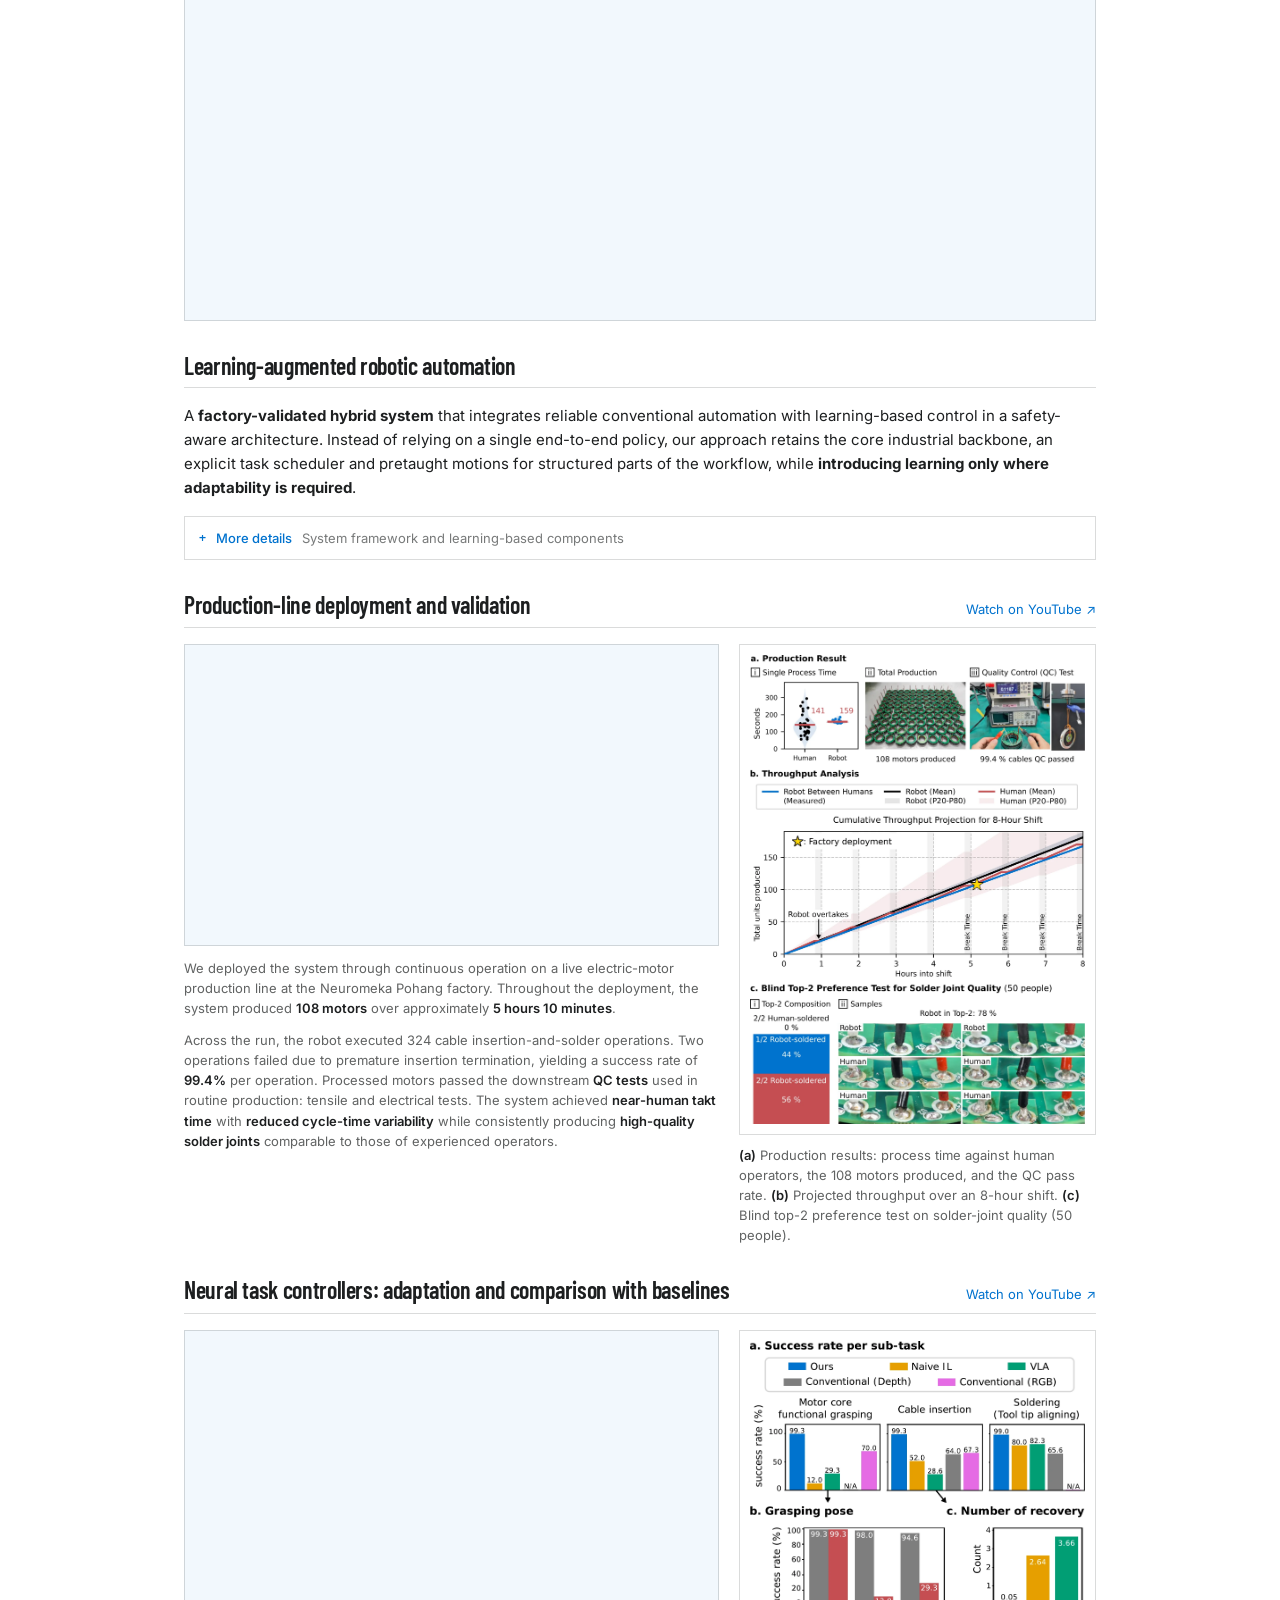
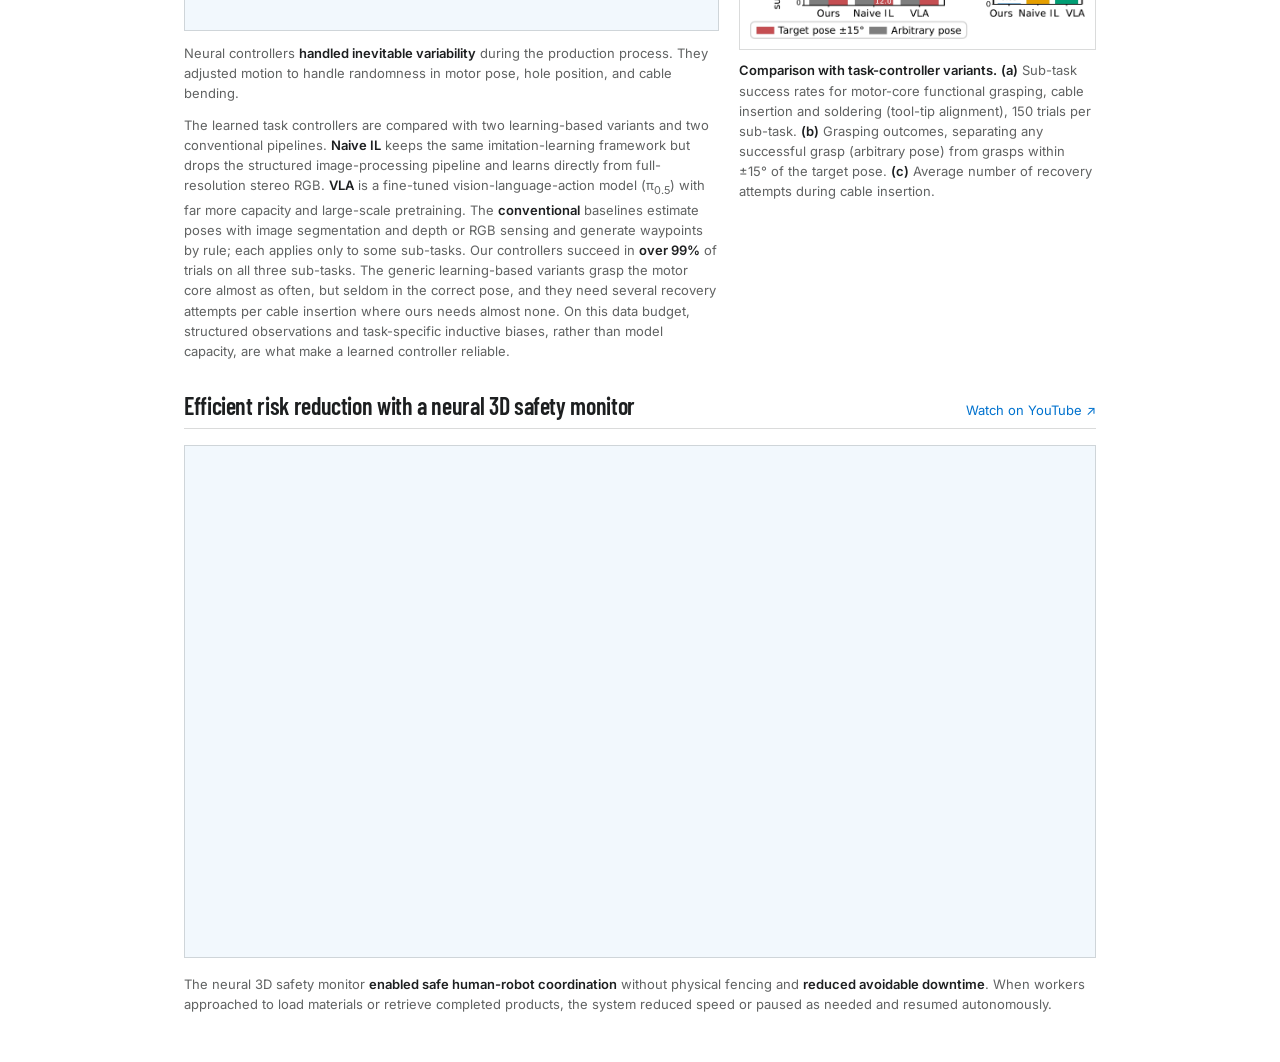
==== commit 6de31beb: "Soldering paper: acceptance noted in the CV only (cvVenue field) Co-Authored-By: Claude Fable 5.1 <n" ====
--- a/projects/solder/index.html
+++ b/projects/solder/index.html
@@ -61,7 +61,7 @@
       <div class="project-links" aria-label="Paper links">
         <a class="project-link" href="https://arxiv.org/abs/2604.22235" target="_blank" rel="noopener noreferrer">arXiv ↗</a>
         <a class="project-link" href="https://youtu.be/8Uu_UGyLyKY" target="_blank" rel="noopener noreferrer">Summary video ↗</a>
-        <span class="project-status">Accepted at Nature Communications</span>
+        <span class="project-status">Under review at Nature Communications</span>
       </div>
     </header>
 
